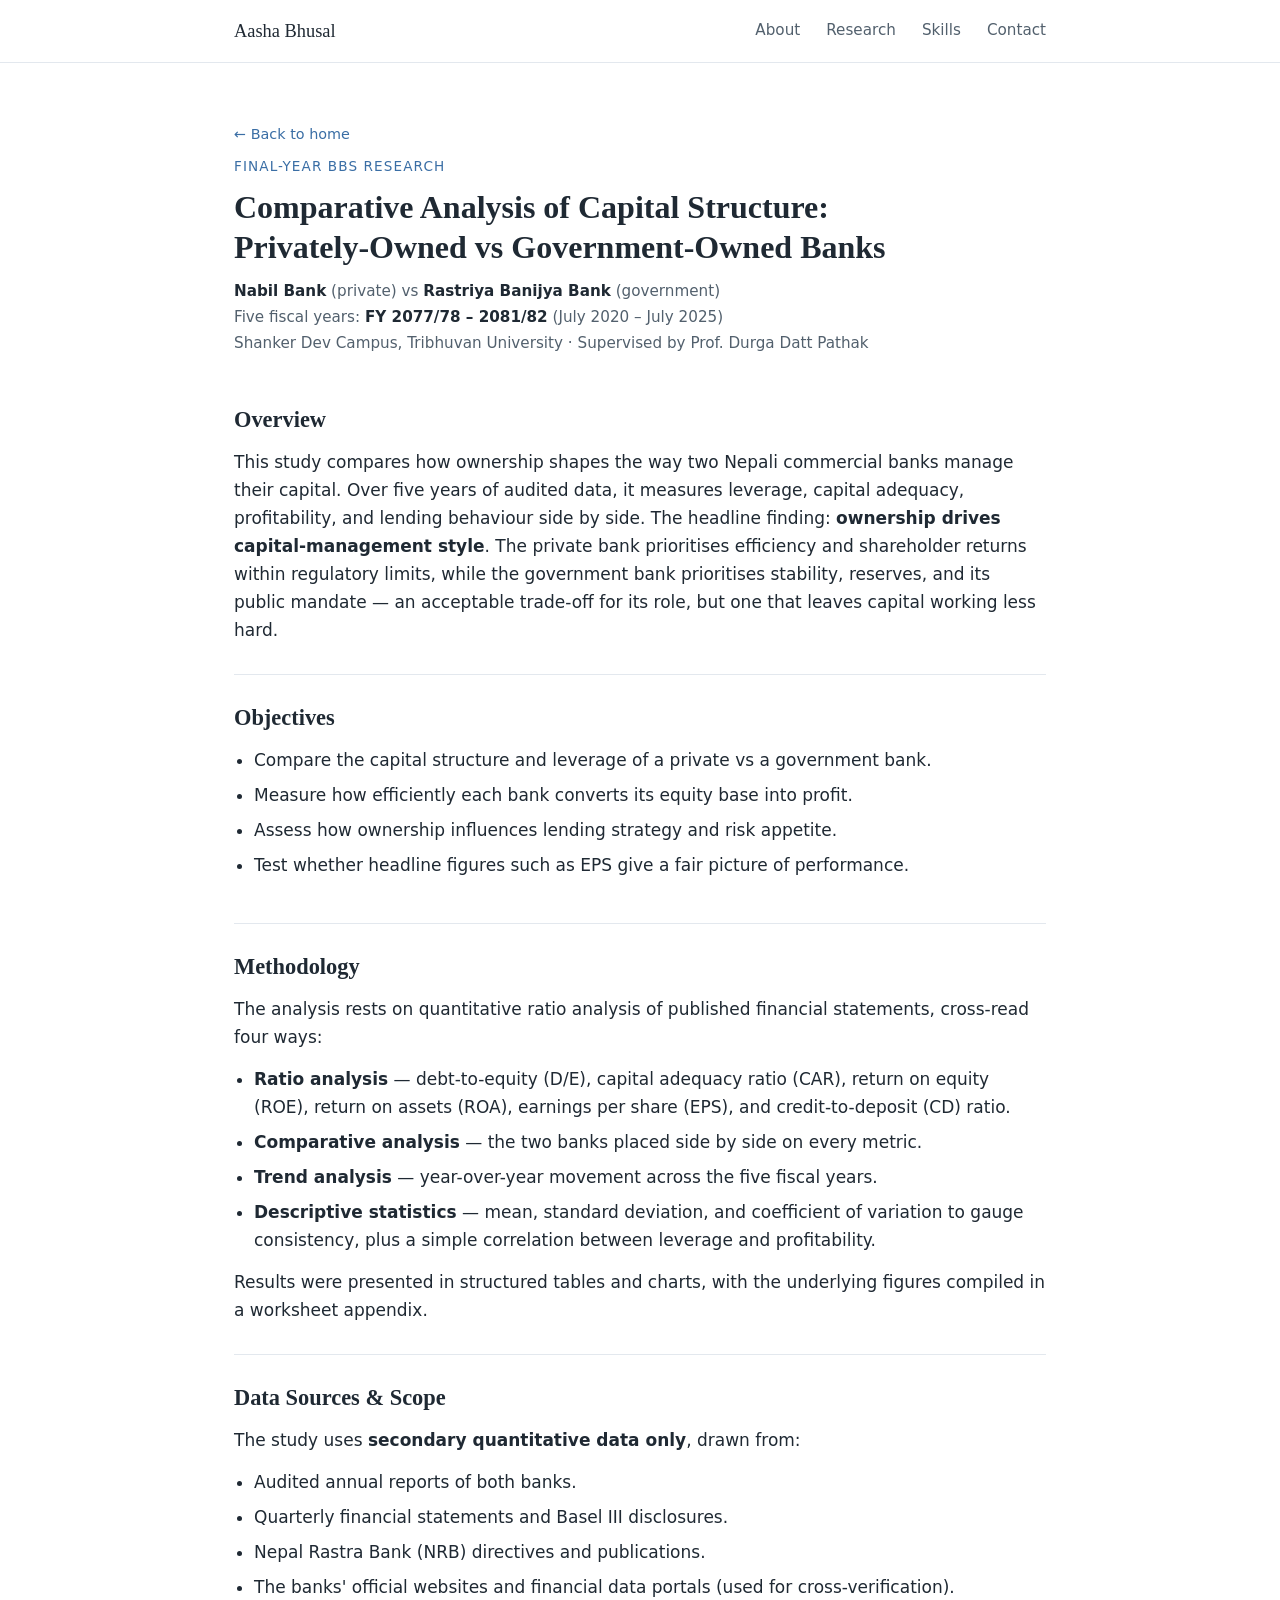
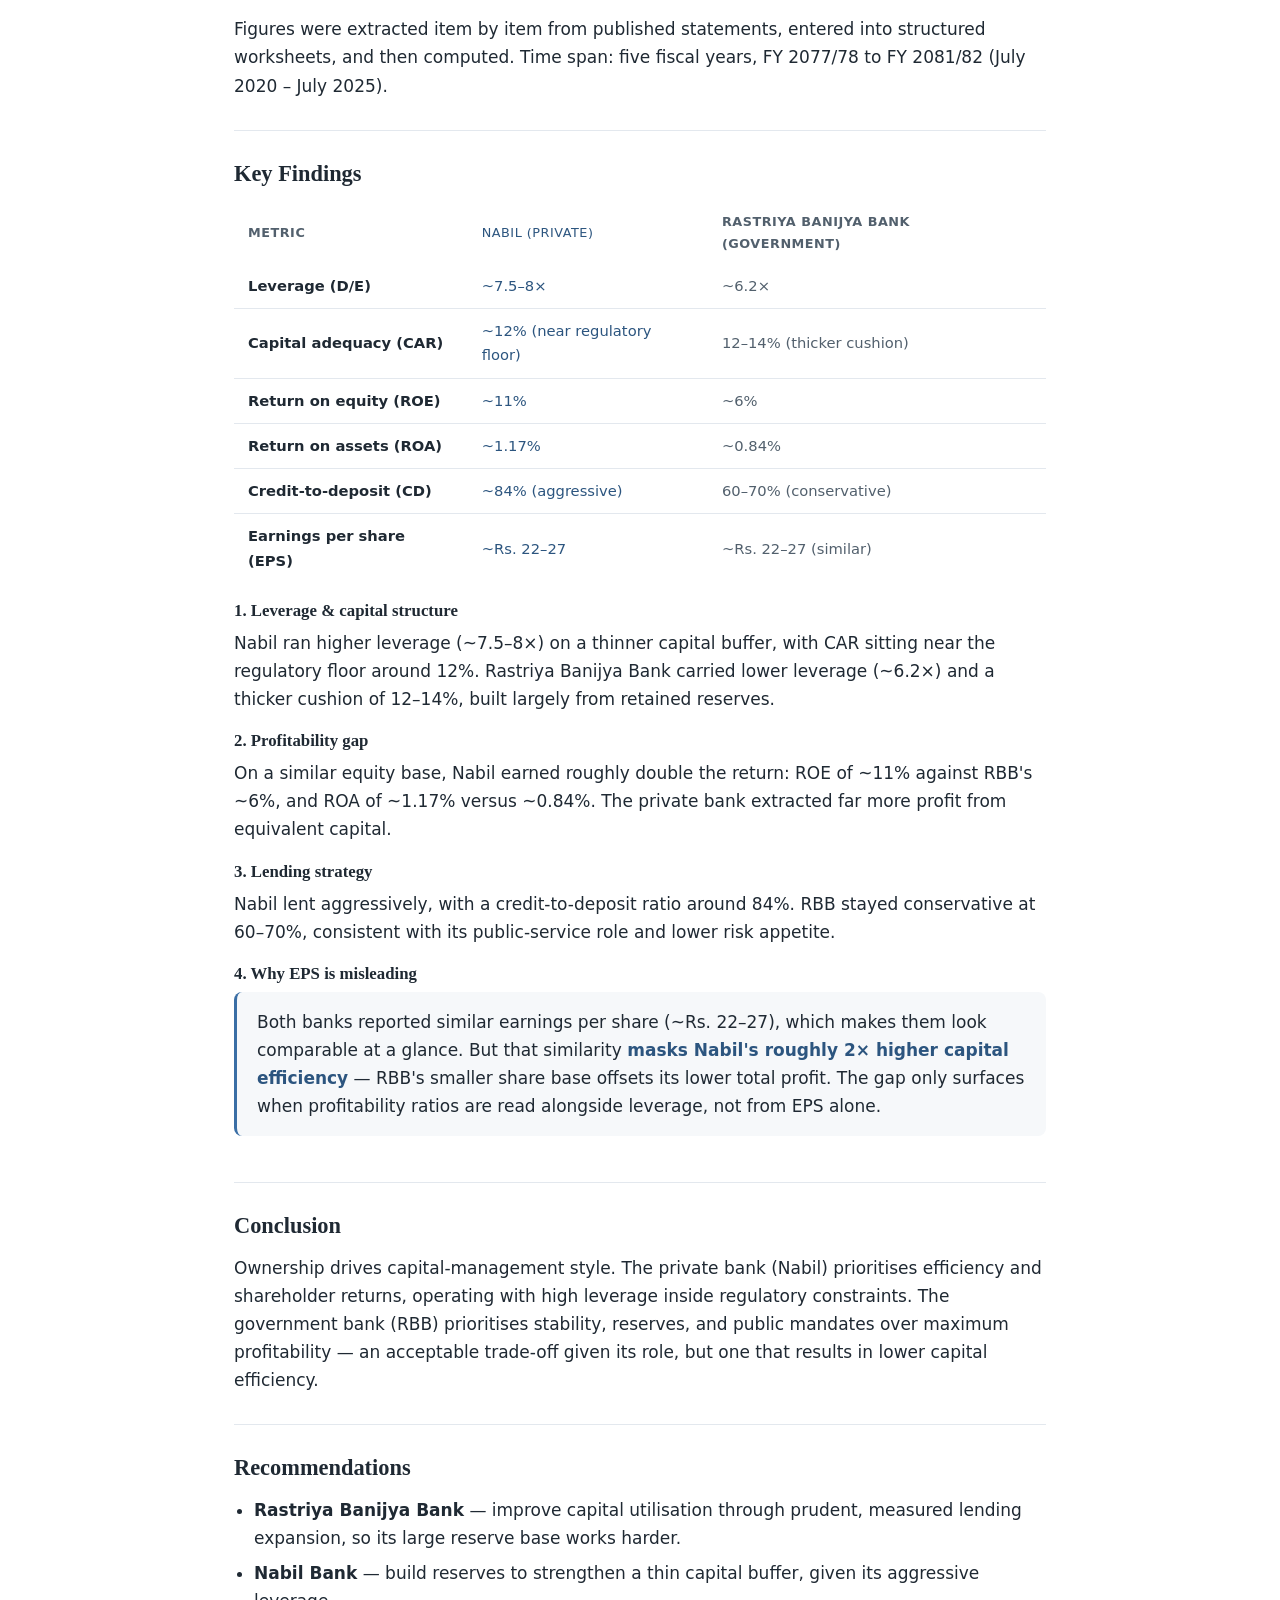
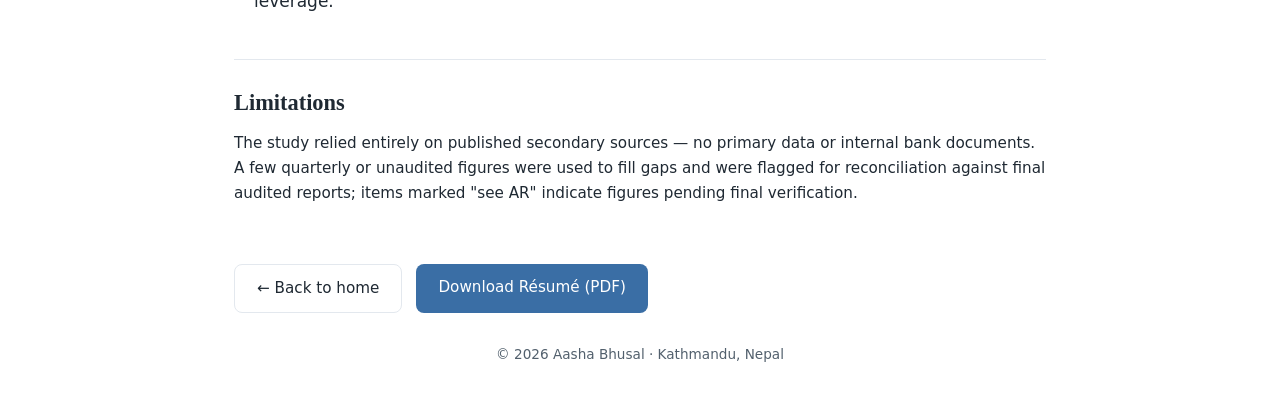
==== research.html @ 88dc03a6 "updated research" ====
<!DOCTYPE html>
<html lang="en">
<head>
  <meta charset="UTF-8">
  <meta name="viewport" content="width=device-width, initial-scale=1.0">
  <title>Capital Structure Study | Aasha Bhusal</title>
  <meta name="description" content="Comparative Analysis of Capital Structure: Nabil Bank vs Rastriya Banijya Bank. A five-year (FY 2077/78–2081/82) BBS research study by Aasha Bhusal.">
  <meta property="og:type" content="article">
  <meta property="og:title" content="Comparative Analysis of Capital Structure — Nabil vs Rastriya Banijya Bank">
  <meta property="og:description" content="A five-year comparative study of private vs government bank capital structures in Nepal. BBS research by Aasha Bhusal.">
  <link rel="icon" href="data:image/svg+xml,<svg xmlns='http://www.w3.org/2000/svg' viewBox='0 0 100 100'><text y='.9em' font-size='90'>📊</text></svg>">
  <link rel="stylesheet" href="style.css">
</head>
<body>

  <!-- ============ NAV ============ -->
  <header class="nav">
    <div class="container nav__inner">
      <a class="nav__brand" href="index.html">Aasha Bhusal</a>
      <nav class="nav__links">
        <a href="index.html#about">About</a>
        <a href="index.html#research">Research</a>
        <a href="index.html#skills">Skills</a>
        <a href="index.html#contact">Contact</a>
      </nav>
    </div>
  </header>

  <!-- ============ TITLE ============ -->
  <section class="report">
    <div class="container">
      <a class="back-link" href="index.html">← Back to home</a>
      <p class="report__eyebrow">Final-year BBS Research</p>
      <h1 class="report__title">Comparative Analysis of Capital Structure:<br>Privately-Owned vs Government-Owned Banks</h1>
      <p class="report__meta">
        <strong>Nabil Bank</strong> (private) vs <strong>Rastriya Banijya Bank</strong> (government)<br>
        Five fiscal years: <strong>FY 2077/78 – 2081/82</strong> (July 2020 – July 2025)<br>
        Shanker Dev Campus, Tribhuvan University · Supervised by Prof. Durga Datt Pathak
      </p>
    </div>
  </section>

  <div class="container">

    <!-- ABSTRACT -->
    <section class="report-section">
      <h2>Overview</h2>
      <p>
        This study compares how ownership shapes the way two Nepali commercial banks manage their capital.
        Over five years of audited data, it measures leverage, capital adequacy, profitability, and lending
        behaviour side by side. The headline finding: <strong>ownership drives capital-management style</strong>.
        The private bank prioritises efficiency and shareholder returns within regulatory limits, while the
        government bank prioritises stability, reserves, and its public mandate — an acceptable trade-off for
        its role, but one that leaves capital working less hard.
      </p>
    </section>

    <!-- OBJECTIVES -->
    <section class="report-section">
      <h2>Objectives</h2>
      <ul>
        <li>Compare the capital structure and leverage of a private vs a government bank.</li>
        <li>Measure how efficiently each bank converts its equity base into profit.</li>
        <li>Assess how ownership influences lending strategy and risk appetite.</li>
        <li>Test whether headline figures such as EPS give a fair picture of performance.</li>
      </ul>
    </section>

    <!-- METHODOLOGY -->
    <section class="report-section">
      <h2>Methodology</h2>
      <p>The analysis rests on quantitative ratio analysis of published financial statements, cross-read four ways:</p>
      <ul>
        <li><strong>Ratio analysis</strong> — debt-to-equity (D/E), capital adequacy ratio (CAR), return on equity
          (ROE), return on assets (ROA), earnings per share (EPS), and credit-to-deposit (CD) ratio.</li>
        <li><strong>Comparative analysis</strong> — the two banks placed side by side on every metric.</li>
        <li><strong>Trend analysis</strong> — year-over-year movement across the five fiscal years.</li>
        <li><strong>Descriptive statistics</strong> — mean, standard deviation, and coefficient of variation to
          gauge consistency, plus a simple correlation between leverage and profitability.</li>
      </ul>
      <p>Results were presented in structured tables and charts, with the underlying figures compiled in a worksheet appendix.</p>
    </section>

    <!-- DATA SOURCES -->
    <section class="report-section">
      <h2>Data Sources &amp; Scope</h2>
      <p>The study uses <strong>secondary quantitative data only</strong>, drawn from:</p>
      <ul>
        <li>Audited annual reports of both banks.</li>
        <li>Quarterly financial statements and Basel III disclosures.</li>
        <li>Nepal Rastra Bank (NRB) directives and publications.</li>
        <li>The banks' official websites and financial data portals (used for cross-verification).</li>
      </ul>
      <p>
        Figures were extracted item by item from published statements, entered into structured worksheets, and then
        computed. Time span: five fiscal years, FY 2077/78 to FY 2081/82 (July 2020 – July 2025).
      </p>
    </section>

    <!-- KEY FINDINGS -->
    <section class="report-section">
      <h2>Key Findings</h2>

      <div class="table-wrap">
        <table class="data-table">
          <thead>
            <tr>
              <th scope="col">Metric</th>
              <th scope="col" class="col-nabil">Nabil (private)</th>
              <th scope="col">Rastriya Banijya Bank (government)</th>
            </tr>
          </thead>
          <tbody>
            <tr><th scope="row">Leverage (D/E)</th><td class="col-nabil">~7.5–8×</td><td>~6.2×</td></tr>
            <tr><th scope="row">Capital adequacy (CAR)</th><td class="col-nabil">~12% (near regulatory floor)</td><td>12–14% (thicker cushion)</td></tr>
            <tr><th scope="row">Return on equity (ROE)</th><td class="col-nabil">~11%</td><td>~6%</td></tr>
            <tr><th scope="row">Return on assets (ROA)</th><td class="col-nabil">~1.17%</td><td>~0.84%</td></tr>
            <tr><th scope="row">Credit-to-deposit (CD)</th><td class="col-nabil">~84% (aggressive)</td><td>60–70% (conservative)</td></tr>
            <tr><th scope="row">Earnings per share (EPS)</th><td class="col-nabil">~Rs. 22–27</td><td>~Rs. 22–27 (similar)</td></tr>
          </tbody>
        </table>
      </div>

      <h3>1. Leverage &amp; capital structure</h3>
      <p>
        Nabil ran higher leverage (~7.5–8×) on a thinner capital buffer, with CAR sitting near the regulatory
        floor around 12%. Rastriya Banijya Bank carried lower leverage (~6.2×) and a thicker cushion of 12–14%,
        built largely from retained reserves.
      </p>

      <h3>2. Profitability gap</h3>
      <p>
        On a similar equity base, Nabil earned roughly double the return: ROE of ~11% against RBB's ~6%, and ROA
        of ~1.17% versus ~0.84%. The private bank extracted far more profit from equivalent capital.
      </p>

      <h3>3. Lending strategy</h3>
      <p>
        Nabil lent aggressively, with a credit-to-deposit ratio around 84%. RBB stayed conservative at 60–70%,
        consistent with its public-service role and lower risk appetite.
      </p>

      <h3>4. Why EPS is misleading</h3>
      <div class="callout">
        <p>
          Both banks reported similar earnings per share (~Rs. 22–27), which makes them look comparable at a glance.
          But that similarity <strong>masks Nabil's roughly 2× higher capital efficiency</strong> — RBB's smaller
          share base offsets its lower total profit. The gap only surfaces when profitability ratios are read
          alongside leverage, not from EPS alone.
        </p>
      </div>
    </section>

    <!-- CONCLUSION -->
    <section class="report-section">
      <h2>Conclusion</h2>
      <p>
        Ownership drives capital-management style. The private bank (Nabil) prioritises efficiency and shareholder
        returns, operating with high leverage inside regulatory constraints. The government bank (RBB) prioritises
        stability, reserves, and public mandates over maximum profitability — an acceptable trade-off given its role,
        but one that results in lower capital efficiency.
      </p>
    </section>

    <!-- RECOMMENDATIONS -->
    <section class="report-section">
      <h2>Recommendations</h2>
      <ul>
        <li><strong>Rastriya Banijya Bank</strong> — improve capital utilisation through prudent, measured lending
          expansion, so its large reserve base works harder.</li>
        <li><strong>Nabil Bank</strong> — build reserves to strengthen a thin capital buffer, given its aggressive leverage.</li>
      </ul>
    </section>

    <!-- LIMITATIONS -->
    <section class="report-section">
      <h2>Limitations</h2>
      <p class="limitations">
        The study relied entirely on published secondary sources — no primary data or internal bank documents.
        A few quarterly or unaudited figures were used to fill gaps and were flagged for reconciliation against
        final audited reports; items marked "see AR" indicate figures pending final verification.
      </p>
    </section>

    <p class="research__more">
      <a class="btn btn--ghost" href="index.html">← Back to home</a>
      <a class="btn btn--primary" href="resume.pdf">Download Résumé (PDF)</a>
    </p>

  </div>

  <footer class="footer">
    <div class="container">
      <p>© <span id="year"></span> Aasha Bhusal · Kathmandu, Nepal</p>
    </div>
  </footer>

  <script>document.getElementById('year').textContent = new Date().getFullYear();</script>
</body>
</html>
---- style.css ----
/* Aasha Bhusal — personal site
   Palette: slate + soft blue · Type: serif headings, sans body · Light, minimal, responsive. */

:root {
  --bg:        #ffffff;
  --bg-alt:    #f6f8fa;
  --ink:       #1f2933;
  --muted:     #52606d;
  --line:      #e3e8ee;
  --accent:    #3a6ea5;
  --accent-dk: #2c557f;
  --serif: Georgia, "Times New Roman", serif;
  --sans:  system-ui, -apple-system, "Segoe UI", Roboto, Helvetica, Arial, sans-serif;
  --maxw: 860px;
}

* { box-sizing: border-box; margin: 0; padding: 0; }

html { scroll-behavior: smooth; }

body {
  font-family: var(--sans);
  color: var(--ink);
  background: var(--bg);
  line-height: 1.65;
  font-size: 17px;
  -webkit-font-smoothing: antialiased;
}

.container { width: 100%; max-width: var(--maxw); margin: 0 auto; padding: 0 24px; }

h1, h2, h3 { font-family: var(--serif); font-weight: 600; line-height: 1.2; }

a { color: var(--accent); text-decoration: none; }
a:hover { color: var(--accent-dk); text-decoration: underline; }

/* ---------- NAV ---------- */
.nav {
  position: sticky; top: 0; z-index: 10;
  background: rgba(255,255,255,0.9);
  backdrop-filter: saturate(180%) blur(8px);
  border-bottom: 1px solid var(--line);
}
.nav__inner { display: flex; align-items: center; justify-content: space-between; height: 62px; }
.nav__brand { font-family: var(--serif); font-size: 1.15rem; color: var(--ink); }
.nav__brand:hover { text-decoration: none; color: var(--accent); }
.nav__links { display: flex; gap: 26px; }
.nav__links a { color: var(--muted); font-size: 0.95rem; }
.nav__links a:hover { color: var(--accent); text-decoration: none; }

/* ---------- HERO ---------- */
.hero { padding: 72px 0 60px; border-bottom: 1px solid var(--line); }
.hero__inner { display: flex; align-items: center; gap: 42px; }
.hero__photo {
  width: 150px; height: 150px; border-radius: 50%;
  object-fit: cover; flex-shrink: 0;
  border: 4px solid var(--bg); box-shadow: 0 4px 22px rgba(31,41,51,0.12);
}
.hero__eyebrow { color: var(--accent); font-size: 0.85rem; letter-spacing: 0.08em; text-transform: uppercase; margin-bottom: 8px; }
.hero__name { font-size: 2.6rem; margin-bottom: 8px; }
.hero__tagline { font-size: 1.1rem; color: var(--muted); margin-bottom: 14px; }
.hero__intro { max-width: 46ch; color: var(--ink); margin-bottom: 24px; }
.hero__actions { display: flex; gap: 14px; flex-wrap: wrap; }

/* ---------- BUTTONS ---------- */
.btn {
  display: inline-block; padding: 11px 22px; border-radius: 8px;
  font-size: 0.95rem; font-weight: 500; transition: all 0.15s ease;
}
.btn:hover { text-decoration: none; }
.btn--primary { background: var(--accent); color: #fff; }
.btn--primary:hover { background: var(--accent-dk); color: #fff; }
.btn--ghost { border: 1px solid var(--line); color: var(--ink); }
.btn--ghost:hover { border-color: var(--accent); color: var(--accent); }

/* ---------- SECTIONS ---------- */
.section { padding: 60px 0; }
.section--alt { background: var(--bg-alt); border-top: 1px solid var(--line); border-bottom: 1px solid var(--line); }
.section__title { font-size: 1.7rem; margin-bottom: 24px; position: relative; padding-bottom: 10px; }
.section__title::after { content: ""; position: absolute; left: 0; bottom: 0; width: 44px; height: 3px; background: var(--accent); border-radius: 2px; }

.prose p { margin-bottom: 16px; color: var(--ink); }
.prose p:last-child { margin-bottom: 0; }

/* ---------- RESEARCH ---------- */
.research__title { font-family: var(--serif); font-size: 1.25rem; color: var(--ink); margin-bottom: 6px; }
.research__sub { color: var(--muted); font-size: 0.95rem; margin-bottom: 28px; }
.stats { display: flex; gap: 18px; flex-wrap: wrap; margin-bottom: 30px; }
.stat {
  flex: 1 1 180px; background: var(--bg); border: 1px solid var(--line);
  border-radius: 12px; padding: 22px 20px; text-align: center;
}
.stat__num { display: block; font-family: var(--serif); font-size: 2.2rem; color: var(--accent); line-height: 1; margin-bottom: 10px; }
.stat__label { display: block; font-size: 0.85rem; color: var(--muted); line-height: 1.4; }

.research__more { margin-top: 28px; display: flex; gap: 14px; flex-wrap: wrap; }

/* ---------- RESEARCH DETAIL PAGE ---------- */
.report { padding: 56px 0 20px; }
.report__eyebrow { color: var(--accent); font-size: 0.85rem; letter-spacing: 0.08em; text-transform: uppercase; margin-bottom: 10px; }
.report__title { font-family: var(--serif); font-size: 2rem; line-height: 1.25; margin-bottom: 12px; }
.report__meta { color: var(--muted); font-size: 0.95rem; line-height: 1.7; }
.report__meta strong { color: var(--ink); font-weight: 600; }

.back-link { display: inline-block; margin-bottom: 8px; font-size: 0.9rem; }

.report-section { padding: 30px 0; border-top: 1px solid var(--line); }
.report-section:first-of-type { border-top: none; }
.report-section h2 { font-size: 1.4rem; margin-bottom: 14px; }
.report-section h3 { font-size: 1.05rem; margin: 18px 0 8px; color: var(--ink); }
.report-section p { color: var(--ink); margin-bottom: 14px; }
.report-section p:last-child { margin-bottom: 0; }
.report-section ul { margin: 0 0 14px 20px; }
.report-section li { margin-bottom: 7px; }

/* comparison table */
.table-wrap { overflow-x: auto; margin: 6px 0 18px; }
.data-table { width: 100%; border-collapse: collapse; font-size: 0.92rem; min-width: 480px; }
.data-table th, .data-table td { padding: 10px 14px; text-align: left; border-bottom: 1px solid var(--line); }
.data-table thead th { font-family: var(--sans); font-size: 0.8rem; text-transform: uppercase; letter-spacing: 0.04em; color: var(--muted); font-weight: 600; }
.data-table tbody th { font-weight: 600; color: var(--ink); }
.data-table td { color: var(--muted); }
.data-table tr:last-child td, .data-table tr:last-child th { border-bottom: none; }
.data-table .col-nabil { color: var(--accent-dk); font-weight: 500; }

/* callout */
.callout { background: var(--bg-alt); border-left: 3px solid var(--accent); border-radius: 8px; padding: 16px 20px; margin: 4px 0 16px; }
.callout p { margin: 0; color: var(--ink); }
.callout strong { color: var(--accent-dk); }

.limitations { color: var(--muted); font-size: 0.95rem; }

/* ---------- SKILLS ---------- */
.skills { display: grid; grid-template-columns: repeat(2, 1fr); gap: 32px 40px; }
.skills__group h3 { font-size: 1.05rem; margin-bottom: 12px; color: var(--ink); }
.chips { list-style: none; display: flex; flex-wrap: wrap; gap: 9px; }
.chips li {
  background: var(--bg-alt); border: 1px solid var(--line);
  color: var(--muted); font-size: 0.88rem; padding: 6px 13px; border-radius: 20px;
}
.section--alt .chips li { background: var(--bg); }

/* ---------- CONTACT ---------- */
.contact__lead { color: var(--muted); margin-bottom: 22px; }
.contact__list { list-style: none; margin-bottom: 26px; }
.contact__list li { display: flex; gap: 16px; padding: 9px 0; border-bottom: 1px solid var(--line); font-size: 0.98rem; }
.contact__list li span:first-child { width: 90px; color: var(--muted); flex-shrink: 0; }

/* ---------- FOOTER ---------- */
.footer { padding: 30px 0; text-align: center; color: var(--muted); font-size: 0.85rem; }

/* ---------- RESPONSIVE ---------- */
@media (max-width: 620px) {
  body { font-size: 16px; }
  .nav__links { gap: 16px; }
  .nav__links a { font-size: 0.85rem; }
  .nav__brand { font-size: 1rem; }
  .hero { padding: 48px 0 40px; }
  .hero__inner { flex-direction: column; text-align: center; gap: 24px; }
  .hero__intro { margin-left: auto; margin-right: auto; }
  .hero__actions { justify-content: center; }
  .hero__name { font-size: 2.1rem; }
  .skills { grid-template-columns: 1fr; gap: 26px; }
  .chips { justify-content: flex-start; }
  .contact__list li { flex-direction: column; gap: 2px; }
  .contact__list li span:first-child { width: auto; }
}

@media (max-width: 380px) {
  .nav__links { display: none; }  /* keep tiny screens clean; brand still links home */
}
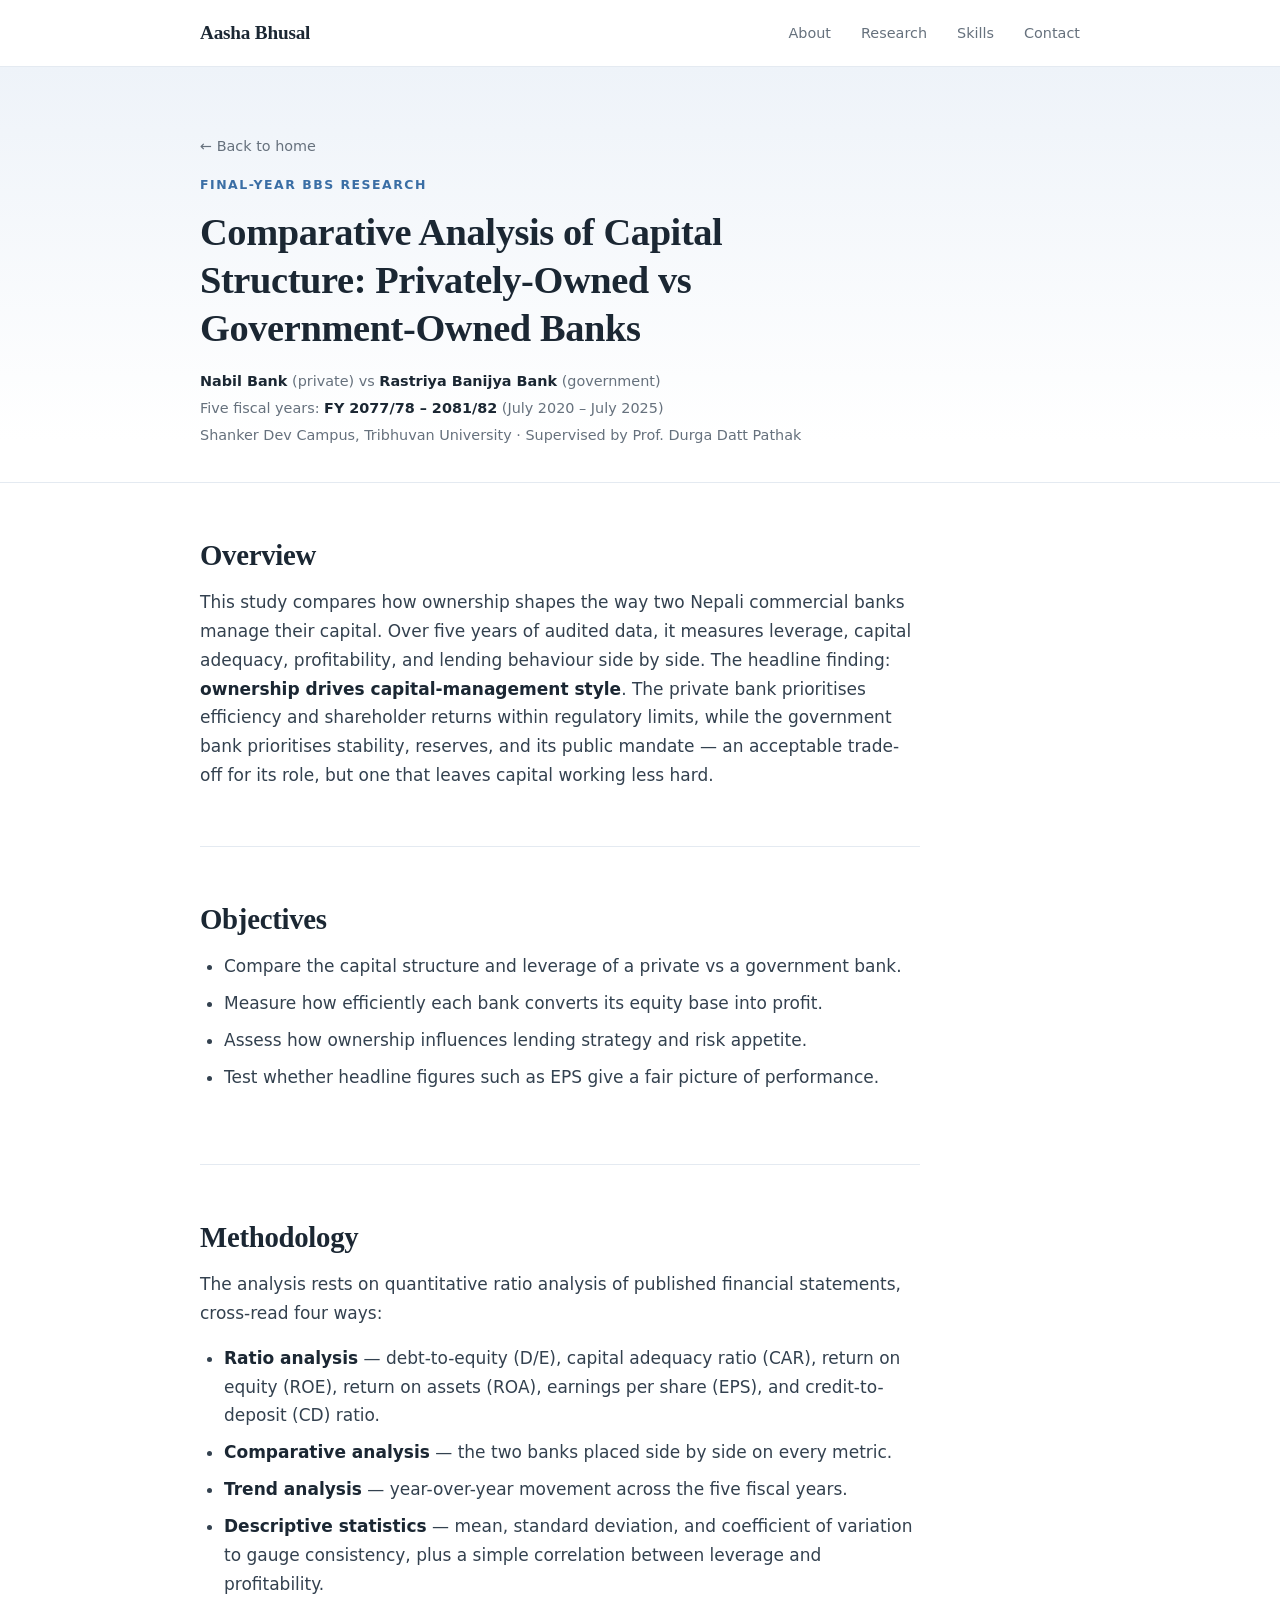
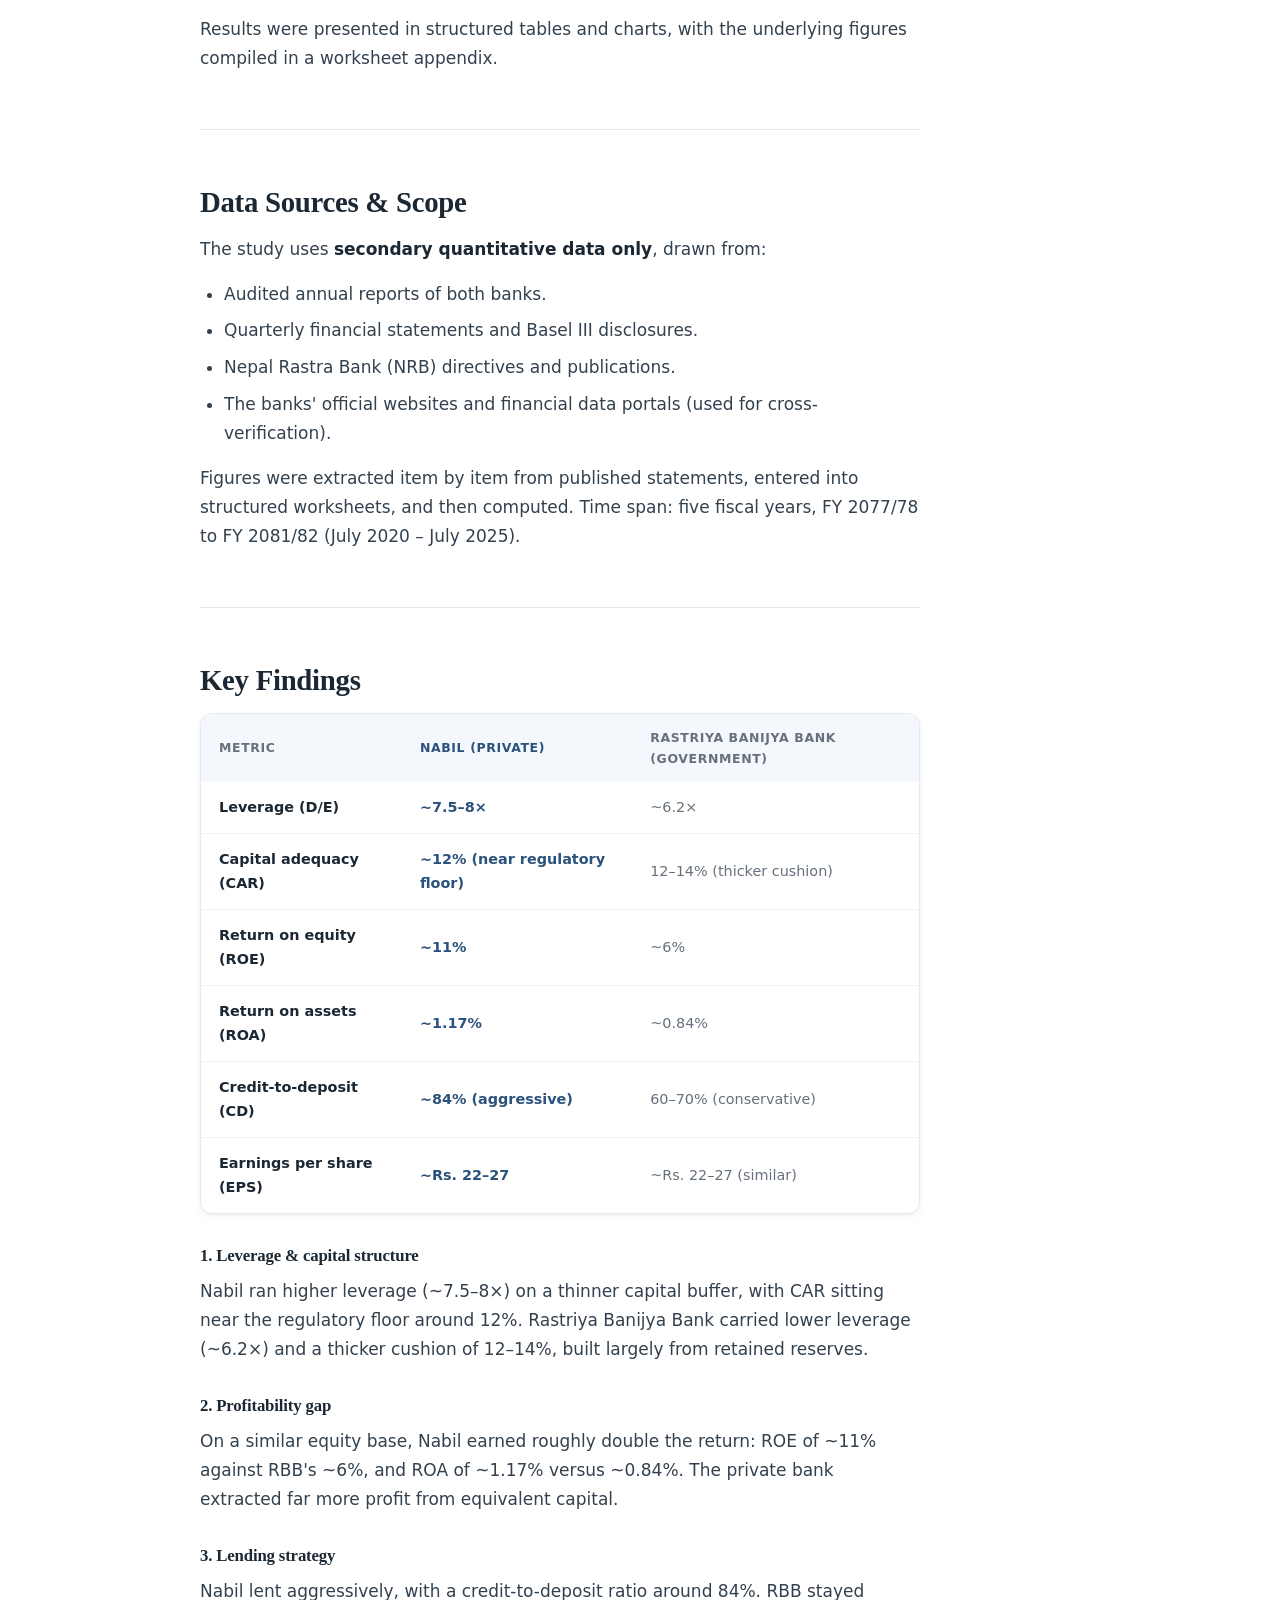
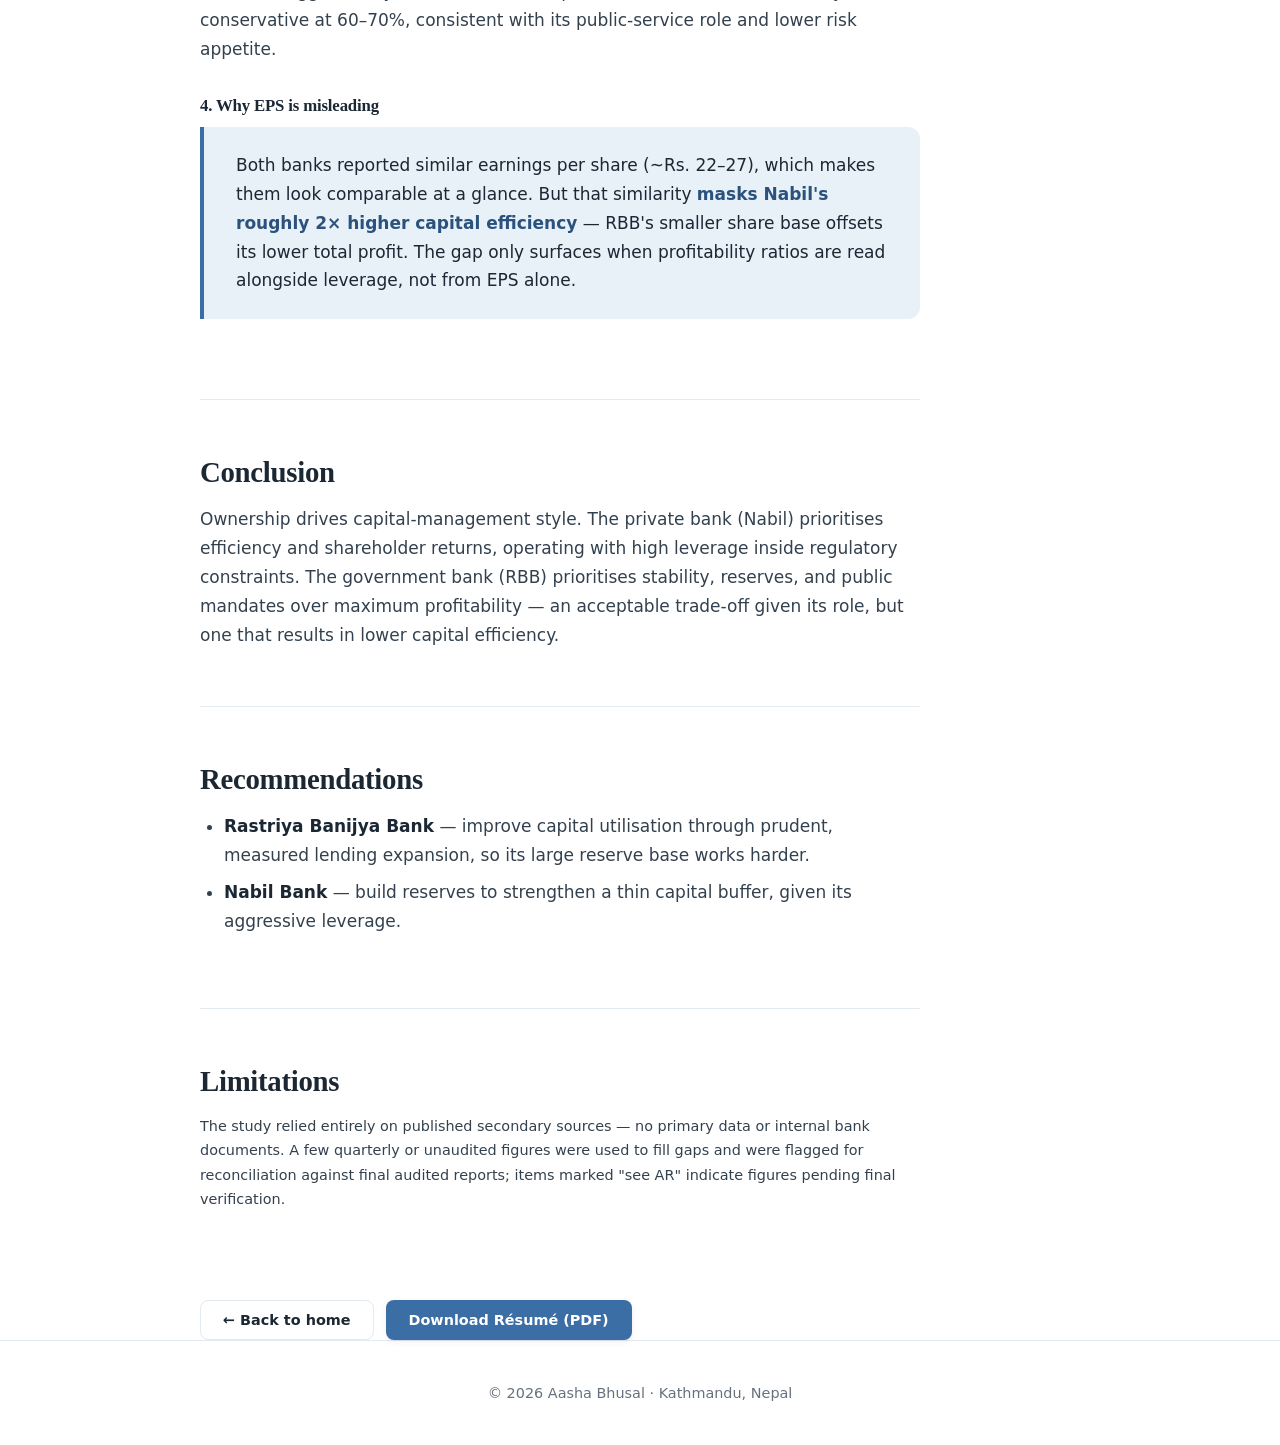
==== commit f5435b93: "updated ui" ====
--- a/research.html
+++ b/research.html
@@ -16,7 +16,7 @@
   <!-- ============ NAV ============ -->
   <header class="nav">
     <div class="container nav__inner">
-      <a class="nav__brand" href="index.html">Aasha Bhusal</a>
+      <a class="nav__brand" href="index.html">Aasha&nbsp;Bhusal</a>
       <nav class="nav__links">
         <a href="index.html#about">About</a>
         <a href="index.html#research">Research</a>
@@ -31,7 +31,7 @@
     <div class="container">
       <a class="back-link" href="index.html">← Back to home</a>
       <p class="report__eyebrow">Final-year BBS Research</p>
-      <h1 class="report__title">Comparative Analysis of Capital Structure:<br>Privately-Owned vs Government-Owned Banks</h1>
+      <h1 class="report__title">Comparative Analysis of Capital Structure: Privately-Owned vs Government-Owned Banks</h1>
       <p class="report__meta">
         <strong>Nabil Bank</strong> (private) vs <strong>Rastriya Banijya Bank</strong> (government)<br>
         Five fiscal years: <strong>FY 2077/78 – 2081/82</strong> (July 2020 – July 2025)<br>
--- a/style.css
+++ b/style.css
@@ -1,171 +1,293 @@
 /* Aasha Bhusal — personal site
-   Palette: slate + soft blue · Type: serif headings, sans body · Light, minimal, responsive. */
-
+   Theme: clean · calm · trustworthy — slate ink + soft banking blue.
+   System: design tokens, a consistent spacing/type scale, generous rhythm. */
+
+/* ============================================================
+   1. TOKENS
+   ============================================================ */
 :root {
-  --bg:        #ffffff;
-  --bg-alt:    #f6f8fa;
-  --ink:       #1f2933;
-  --muted:     #52606d;
-  --line:      #e3e8ee;
-  --accent:    #3a6ea5;
-  --accent-dk: #2c557f;
-  --serif: Georgia, "Times New Roman", serif;
+  /* color */
+  --bg:          #ffffff;
+  --bg-alt:      #f4f7fb;   /* section band */
+  --bg-tint:     #eef3f9;   /* hero wash */
+  --ink:         #1b2733;   /* headings / strong text */
+  --body:        #33414f;   /* body copy */
+  --muted:       #66717d;   /* secondary text */
+  --line:        #e4eaf1;   /* hairlines */
+  --line-soft:   #eef2f7;
+  --accent:      #3a6ea5;
+  --accent-dk:   #2b527c;
+  --accent-soft: #e8f0f8;   /* tint chips / callouts */
+
+  /* type */
+  --serif: "Iowan Old Style", "Palatino Linotype", Georgia, "Times New Roman", serif;
   --sans:  system-ui, -apple-system, "Segoe UI", Roboto, Helvetica, Arial, sans-serif;
-  --maxw: 860px;
-}
-
+
+  /* fluid type scale */
+  --fs-hero:  clamp(2.4rem, 1.6rem + 3.4vw, 3.4rem);
+  --fs-h1:    clamp(1.9rem, 1.5rem + 1.6vw, 2.4rem);
+  --fs-h2:    clamp(1.45rem, 1.25rem + 0.9vw, 1.8rem);
+  --fs-h3:    1.05rem;
+  --fs-body:  1.0625rem;   /* 17px */
+  --fs-sm:    0.9rem;
+  --fs-xs:    0.78rem;
+
+  /* spacing scale (4px base) */
+  --s-1: 0.25rem;  --s-2: 0.5rem;  --s-3: 0.75rem; --s-4: 1rem;
+  --s-5: 1.5rem;   --s-6: 2rem;    --s-7: 2.5rem;  --s-8: 3.5rem;
+  --s-9: 5rem;     --s-10: 6.5rem;
+
+  /* layout */
+  --maxw:    960px;
+  --measure: 64ch;   /* readable line length for prose */
+
+  /* radius + elevation */
+  --r-sm: 8px; --r-md: 12px; --r-lg: 18px; --r-pill: 999px;
+  --shadow-sm: 0 1px 2px rgba(27,39,51,.05), 0 2px 8px rgba(27,39,51,.05);
+  --shadow-md: 0 4px 14px rgba(27,39,51,.07), 0 12px 34px rgba(27,39,51,.06);
+  --ring: 0 0 0 3px rgba(58,110,165,.28);
+}
+
+/* ============================================================
+   2. BASE
+   ============================================================ */
 * { box-sizing: border-box; margin: 0; padding: 0; }
-
-html { scroll-behavior: smooth; }
+html { scroll-behavior: smooth; -webkit-text-size-adjust: 100%; }
 
 body {
   font-family: var(--sans);
-  color: var(--ink);
+  font-size: var(--fs-body);
+  line-height: 1.7;
+  color: var(--body);
   background: var(--bg);
-  line-height: 1.65;
-  font-size: 17px;
   -webkit-font-smoothing: antialiased;
-}
-
-.container { width: 100%; max-width: var(--maxw); margin: 0 auto; padding: 0 24px; }
-
-h1, h2, h3 { font-family: var(--serif); font-weight: 600; line-height: 1.2; }
-
-a { color: var(--accent); text-decoration: none; }
-a:hover { color: var(--accent-dk); text-decoration: underline; }
-
-/* ---------- NAV ---------- */
+  text-rendering: optimizeLegibility;
+}
+
+h1, h2, h3 { font-family: var(--serif); font-weight: 600; line-height: 1.15; color: var(--ink); letter-spacing: -0.01em; }
+
+a { color: var(--accent); text-decoration: none; transition: color .15s ease; }
+a:hover { color: var(--accent-dk); }
+:focus-visible { outline: none; box-shadow: var(--ring); border-radius: 6px; }
+img { max-width: 100%; display: block; }
+strong { color: var(--ink); font-weight: 600; }
+
+.container { width: 100%; max-width: var(--maxw); margin-inline: auto; padding-inline: clamp(20px, 5vw, 40px); }
+
+/* shared prose block — capped measure for readability */
+.prose { max-width: var(--measure); }
+.prose p { margin-bottom: var(--s-4); color: var(--body); }
+.prose p:last-child { margin-bottom: 0; }
+
+/* ============================================================
+   3. NAV
+   ============================================================ */
 .nav {
-  position: sticky; top: 0; z-index: 10;
-  background: rgba(255,255,255,0.9);
-  backdrop-filter: saturate(180%) blur(8px);
+  position: sticky; top: 0; z-index: 20;
+  background: rgba(255,255,255,.82);
+  backdrop-filter: saturate(180%) blur(10px);
+  -webkit-backdrop-filter: saturate(180%) blur(10px);
   border-bottom: 1px solid var(--line);
 }
-.nav__inner { display: flex; align-items: center; justify-content: space-between; height: 62px; }
-.nav__brand { font-family: var(--serif); font-size: 1.15rem; color: var(--ink); }
-.nav__brand:hover { text-decoration: none; color: var(--accent); }
-.nav__links { display: flex; gap: 26px; }
-.nav__links a { color: var(--muted); font-size: 0.95rem; }
-.nav__links a:hover { color: var(--accent); text-decoration: none; }
-
-/* ---------- HERO ---------- */
-.hero { padding: 72px 0 60px; border-bottom: 1px solid var(--line); }
-.hero__inner { display: flex; align-items: center; gap: 42px; }
+.nav__inner { display: flex; align-items: center; justify-content: space-between; height: 66px; }
+.nav__brand { font-family: var(--serif); font-size: 1.2rem; font-weight: 600; color: var(--ink); letter-spacing: -0.01em; }
+.nav__brand:hover { color: var(--accent); }
+.nav__links { display: flex; gap: clamp(16px, 3vw, 30px); }
+.nav__links a { color: var(--muted); font-size: var(--fs-sm); font-weight: 500; position: relative; padding: 4px 0; }
+.nav__links a::after {
+  content: ""; position: absolute; left: 0; right: 0; bottom: -2px; height: 2px;
+  background: var(--accent); border-radius: 2px; transform: scaleX(0); transform-origin: left;
+  transition: transform .2s ease;
+}
+.nav__links a:hover { color: var(--accent); }
+.nav__links a:hover::after { transform: scaleX(1); }
+
+/* ============================================================
+   4. HERO
+   ============================================================ */
+.hero {
+  padding: clamp(3.5rem, 2rem + 6vw, 6rem) 0 clamp(3rem, 2rem + 4vw, 5rem);
+  background:
+    radial-gradient(1200px 400px at 80% -8%, var(--bg-tint), transparent 60%),
+    linear-gradient(180deg, var(--bg-tint) 0%, var(--bg) 78%);
+  border-bottom: 1px solid var(--line);
+}
+.hero__inner { display: flex; align-items: center; gap: clamp(28px, 5vw, 56px); }
 .hero__photo {
-  width: 150px; height: 150px; border-radius: 50%;
+  width: clamp(132px, 20vw, 172px); aspect-ratio: 1; border-radius: 50%;
   object-fit: cover; flex-shrink: 0;
-  border: 4px solid var(--bg); box-shadow: 0 4px 22px rgba(31,41,51,0.12);
-}
-.hero__eyebrow { color: var(--accent); font-size: 0.85rem; letter-spacing: 0.08em; text-transform: uppercase; margin-bottom: 8px; }
-.hero__name { font-size: 2.6rem; margin-bottom: 8px; }
-.hero__tagline { font-size: 1.1rem; color: var(--muted); margin-bottom: 14px; }
-.hero__intro { max-width: 46ch; color: var(--ink); margin-bottom: 24px; }
-.hero__actions { display: flex; gap: 14px; flex-wrap: wrap; }
-
-/* ---------- BUTTONS ---------- */
+  border: 5px solid #fff; box-shadow: var(--shadow-md);
+}
+.hero__badge {
+  display: inline-flex; align-items: center; gap: 8px;
+  font-size: var(--fs-xs); font-weight: 600; letter-spacing: .04em; text-transform: uppercase;
+  color: var(--accent-dk); background: var(--accent-soft);
+  padding: 6px 13px; border-radius: var(--r-pill); margin-bottom: var(--s-4);
+}
+.hero__badge::before { content: ""; width: 7px; height: 7px; border-radius: 50%; background: #2f9e6f; box-shadow: 0 0 0 3px rgba(47,158,111,.2); }
+.hero__name { font-size: var(--fs-hero); margin-bottom: var(--s-3); }
+.hero__tagline { font-size: clamp(1.05rem, 1rem + .4vw, 1.2rem); color: var(--muted); margin-bottom: var(--s-4); font-weight: 500; }
+.hero__intro { max-width: 48ch; color: var(--body); margin-bottom: var(--s-6); }
+.hero__actions { display: flex; gap: var(--s-3); flex-wrap: wrap; }
+
+/* ============================================================
+   5. BUTTONS
+   ============================================================ */
 .btn {
-  display: inline-block; padding: 11px 22px; border-radius: 8px;
-  font-size: 0.95rem; font-weight: 500; transition: all 0.15s ease;
-}
-.btn:hover { text-decoration: none; }
-.btn--primary { background: var(--accent); color: #fff; }
-.btn--primary:hover { background: var(--accent-dk); color: #fff; }
-.btn--ghost { border: 1px solid var(--line); color: var(--ink); }
+  display: inline-flex; align-items: center; gap: 8px;
+  padding: 12px 22px; border-radius: var(--r-sm);
+  font-size: var(--fs-sm); font-weight: 600; line-height: 1;
+  border: 1px solid transparent; cursor: pointer;
+  transition: transform .12s ease, background .15s ease, box-shadow .15s ease, border-color .15s ease;
+}
+.btn:hover { transform: translateY(-1px); }
+.btn:active { transform: translateY(0); }
+.btn--primary { background: var(--accent); color: #fff; box-shadow: var(--shadow-sm); }
+.btn--primary:hover { background: var(--accent-dk); color: #fff; box-shadow: var(--shadow-md); }
+.btn--ghost { border-color: var(--line); color: var(--ink); background: #fff; }
 .btn--ghost:hover { border-color: var(--accent); color: var(--accent); }
 
-/* ---------- SECTIONS ---------- */
-.section { padding: 60px 0; }
+/* ============================================================
+   6. SECTIONS
+   ============================================================ */
+.section { padding: clamp(3.5rem, 2rem + 5vw, 6rem) 0; }
 .section--alt { background: var(--bg-alt); border-top: 1px solid var(--line); border-bottom: 1px solid var(--line); }
-.section__title { font-size: 1.7rem; margin-bottom: 24px; position: relative; padding-bottom: 10px; }
-.section__title::after { content: ""; position: absolute; left: 0; bottom: 0; width: 44px; height: 3px; background: var(--accent); border-radius: 2px; }
-
-.prose p { margin-bottom: 16px; color: var(--ink); }
-.prose p:last-child { margin-bottom: 0; }
-
-/* ---------- RESEARCH ---------- */
-.research__title { font-family: var(--serif); font-size: 1.25rem; color: var(--ink); margin-bottom: 6px; }
-.research__sub { color: var(--muted); font-size: 0.95rem; margin-bottom: 28px; }
-.stats { display: flex; gap: 18px; flex-wrap: wrap; margin-bottom: 30px; }
+
+.section__head { margin-bottom: var(--s-7); }
+.section__kicker {
+  font-size: var(--fs-xs); font-weight: 700; letter-spacing: .12em; text-transform: uppercase;
+  color: var(--accent); margin-bottom: var(--s-2);
+}
+.section__title { font-size: var(--fs-h2); }
+.section__title--line { position: relative; padding-bottom: var(--s-3); }
+.section__title--line::after {
+  content: ""; position: absolute; left: 0; bottom: 0; width: 48px; height: 3px;
+  background: var(--accent); border-radius: 2px;
+}
+
+/* ============================================================
+   7. RESEARCH (home teaser)
+   ============================================================ */
+.research__title { font-family: var(--serif); font-size: 1.3rem; color: var(--ink); margin-bottom: var(--s-2); line-height: 1.3; }
+.research__sub { color: var(--muted); font-size: var(--fs-sm); margin-bottom: var(--s-6); }
+
+.stats { display: grid; grid-template-columns: repeat(3, 1fr); gap: var(--s-4); margin-bottom: var(--s-7); }
 .stat {
-  flex: 1 1 180px; background: var(--bg); border: 1px solid var(--line);
-  border-radius: 12px; padding: 22px 20px; text-align: center;
-}
-.stat__num { display: block; font-family: var(--serif); font-size: 2.2rem; color: var(--accent); line-height: 1; margin-bottom: 10px; }
-.stat__label { display: block; font-size: 0.85rem; color: var(--muted); line-height: 1.4; }
-
-.research__more { margin-top: 28px; display: flex; gap: 14px; flex-wrap: wrap; }
-
-/* ---------- RESEARCH DETAIL PAGE ---------- */
-.report { padding: 56px 0 20px; }
-.report__eyebrow { color: var(--accent); font-size: 0.85rem; letter-spacing: 0.08em; text-transform: uppercase; margin-bottom: 10px; }
-.report__title { font-family: var(--serif); font-size: 2rem; line-height: 1.25; margin-bottom: 12px; }
-.report__meta { color: var(--muted); font-size: 0.95rem; line-height: 1.7; }
+  background: #fff; border: 1px solid var(--line); border-radius: var(--r-md);
+  padding: var(--s-6) var(--s-5); text-align: center;
+  box-shadow: var(--shadow-sm); transition: transform .15s ease, box-shadow .15s ease;
+}
+.stat:hover { transform: translateY(-3px); box-shadow: var(--shadow-md); }
+.stat__num { display: block; font-family: var(--serif); font-size: 2.4rem; color: var(--accent); line-height: 1; margin-bottom: var(--s-3); }
+.stat__label { display: block; font-size: var(--fs-xs); color: var(--muted); line-height: 1.5; }
+
+.research__more { margin-top: var(--s-6); display: flex; gap: var(--s-3); flex-wrap: wrap; }
+
+/* ============================================================
+   8. SKILLS
+   ============================================================ */
+.skills { display: grid; grid-template-columns: repeat(2, 1fr); gap: var(--s-5); }
+.skills__group {
+  background: #fff; border: 1px solid var(--line); border-radius: var(--r-md);
+  padding: var(--s-5) var(--s-5) var(--s-6); box-shadow: var(--shadow-sm);
+}
+.section--alt .skills__group { background: var(--bg); }
+.skills__group h3 {
+  font-family: var(--sans); font-size: var(--fs-xs); font-weight: 700;
+  letter-spacing: .08em; text-transform: uppercase; color: var(--accent);
+  margin-bottom: var(--s-4); padding-bottom: var(--s-3); border-bottom: 1px solid var(--line-soft);
+}
+.chips { list-style: none; display: flex; flex-wrap: wrap; gap: var(--s-2); }
+.chips li {
+  background: var(--bg-alt); border: 1px solid var(--line);
+  color: var(--body); font-size: var(--fs-sm); padding: 6px 13px; border-radius: var(--r-pill);
+}
+.skills__group:hover .chips li { border-color: var(--line); }
+
+/* ============================================================
+   9. CONTACT
+   ============================================================ */
+.contact__lead { color: var(--muted); margin-bottom: var(--s-6); max-width: var(--measure); }
+.contact__list { list-style: none; margin-bottom: var(--s-6); max-width: 520px; }
+.contact__list li {
+  display: flex; gap: var(--s-4); align-items: baseline;
+  padding: var(--s-4) 0; border-bottom: 1px solid var(--line); font-size: 1rem;
+}
+.contact__list li:first-child { border-top: 1px solid var(--line); }
+.contact__list li span:first-child {
+  width: 96px; flex-shrink: 0; color: var(--muted);
+  font-size: var(--fs-xs); font-weight: 700; letter-spacing: .06em; text-transform: uppercase;
+}
+
+/* ============================================================
+   10. FOOTER
+   ============================================================ */
+.footer { padding: var(--s-7) 0; text-align: center; color: var(--muted); font-size: var(--fs-sm); border-top: 1px solid var(--line); }
+
+/* ============================================================
+   11. RESEARCH DETAIL PAGE
+   ============================================================ */
+.report {
+  padding: clamp(2.5rem, 1.5rem + 4vw, 4rem) 0 var(--s-6);
+  background: linear-gradient(180deg, var(--bg-tint), var(--bg) 90%);
+  border-bottom: 1px solid var(--line);
+}
+.back-link { display: inline-flex; align-items: center; gap: 6px; margin-bottom: var(--s-4); font-size: var(--fs-sm); font-weight: 500; color: var(--muted); }
+.back-link:hover { color: var(--accent); }
+.report__eyebrow { font-size: var(--fs-xs); font-weight: 700; letter-spacing: .12em; text-transform: uppercase; color: var(--accent); margin-bottom: var(--s-3); }
+.report__title { font-size: var(--fs-h1); line-height: 1.25; margin-bottom: var(--s-4); max-width: 30ch; }
+.report__meta { color: var(--muted); font-size: var(--fs-sm); line-height: 1.9; }
 .report__meta strong { color: var(--ink); font-weight: 600; }
 
-.back-link { display: inline-block; margin-bottom: 8px; font-size: 0.9rem; }
-
-.report-section { padding: 30px 0; border-top: 1px solid var(--line); }
+.report-section { padding: var(--s-8) 0; border-top: 1px solid var(--line); max-width: 720px; }
 .report-section:first-of-type { border-top: none; }
-.report-section h2 { font-size: 1.4rem; margin-bottom: 14px; }
-.report-section h3 { font-size: 1.05rem; margin: 18px 0 8px; color: var(--ink); }
-.report-section p { color: var(--ink); margin-bottom: 14px; }
+.report-section h2 { font-size: var(--fs-h2); margin-bottom: var(--s-4); }
+.report-section h3 { font-size: var(--fs-h3); margin: var(--s-6) 0 var(--s-3); color: var(--ink); }
+.report-section p { color: var(--body); margin-bottom: var(--s-4); }
 .report-section p:last-child { margin-bottom: 0; }
-.report-section ul { margin: 0 0 14px 20px; }
-.report-section li { margin-bottom: 7px; }
+.report-section ul { margin: 0 0 var(--s-4) var(--s-5); }
+.report-section li { margin-bottom: var(--s-2); }
 
 /* comparison table */
-.table-wrap { overflow-x: auto; margin: 6px 0 18px; }
-.data-table { width: 100%; border-collapse: collapse; font-size: 0.92rem; min-width: 480px; }
-.data-table th, .data-table td { padding: 10px 14px; text-align: left; border-bottom: 1px solid var(--line); }
-.data-table thead th { font-family: var(--sans); font-size: 0.8rem; text-transform: uppercase; letter-spacing: 0.04em; color: var(--muted); font-weight: 600; }
+.table-wrap { overflow-x: auto; margin: var(--s-2) 0 var(--s-5); border: 1px solid var(--line); border-radius: var(--r-md); box-shadow: var(--shadow-sm); }
+.data-table { width: 100%; border-collapse: collapse; font-size: var(--fs-sm); min-width: 520px; }
+.data-table th, .data-table td { padding: 13px 18px; text-align: left; border-bottom: 1px solid var(--line-soft); }
+.data-table thead th { font-family: var(--sans); font-size: var(--fs-xs); text-transform: uppercase; letter-spacing: .05em; color: var(--muted); font-weight: 700; background: var(--bg-alt); }
 .data-table tbody th { font-weight: 600; color: var(--ink); }
 .data-table td { color: var(--muted); }
+.data-table tbody tr:hover td, .data-table tbody tr:hover th { background: var(--bg-tint); }
 .data-table tr:last-child td, .data-table tr:last-child th { border-bottom: none; }
-.data-table .col-nabil { color: var(--accent-dk); font-weight: 500; }
+.data-table .col-nabil { color: var(--accent-dk); font-weight: 600; }
 
 /* callout */
-.callout { background: var(--bg-alt); border-left: 3px solid var(--accent); border-radius: 8px; padding: 16px 20px; margin: 4px 0 16px; }
+.callout { background: var(--accent-soft); border-left: 4px solid var(--accent); border-radius: 0 var(--r-md) var(--r-md) 0; padding: var(--s-5) var(--s-6); margin: var(--s-2) 0 var(--s-5); }
 .callout p { margin: 0; color: var(--ink); }
 .callout strong { color: var(--accent-dk); }
-
-.limitations { color: var(--muted); font-size: 0.95rem; }
-
-/* ---------- SKILLS ---------- */
-.skills { display: grid; grid-template-columns: repeat(2, 1fr); gap: 32px 40px; }
-.skills__group h3 { font-size: 1.05rem; margin-bottom: 12px; color: var(--ink); }
-.chips { list-style: none; display: flex; flex-wrap: wrap; gap: 9px; }
-.chips li {
-  background: var(--bg-alt); border: 1px solid var(--line);
-  color: var(--muted); font-size: 0.88rem; padding: 6px 13px; border-radius: 20px;
-}
-.section--alt .chips li { background: var(--bg); }
-
-/* ---------- CONTACT ---------- */
-.contact__lead { color: var(--muted); margin-bottom: 22px; }
-.contact__list { list-style: none; margin-bottom: 26px; }
-.contact__list li { display: flex; gap: 16px; padding: 9px 0; border-bottom: 1px solid var(--line); font-size: 0.98rem; }
-.contact__list li span:first-child { width: 90px; color: var(--muted); flex-shrink: 0; }
-
-/* ---------- FOOTER ---------- */
-.footer { padding: 30px 0; text-align: center; color: var(--muted); font-size: 0.85rem; }
-
-/* ---------- RESPONSIVE ---------- */
+.limitations { color: var(--muted); font-size: var(--fs-sm); }
+
+/* ============================================================
+   12. RESPONSIVE
+   ============================================================ */
+@media (max-width: 760px) {
+  .stats { grid-template-columns: 1fr; }
+  .skills { grid-template-columns: 1fr; }
+}
 @media (max-width: 620px) {
-  body { font-size: 16px; }
-  .nav__links { gap: 16px; }
-  .nav__links a { font-size: 0.85rem; }
-  .nav__brand { font-size: 1rem; }
-  .hero { padding: 48px 0 40px; }
-  .hero__inner { flex-direction: column; text-align: center; gap: 24px; }
-  .hero__intro { margin-left: auto; margin-right: auto; }
+  .hero__inner { flex-direction: column; text-align: center; gap: var(--s-6); }
+  .hero__badge { margin-inline: auto; }
+  .hero__intro { margin-inline: auto; }
   .hero__actions { justify-content: center; }
-  .hero__name { font-size: 2.1rem; }
-  .skills { grid-template-columns: 1fr; gap: 26px; }
-  .chips { justify-content: flex-start; }
-  .contact__list li { flex-direction: column; gap: 2px; }
+  .chips { justify-content: center; }
+  .section__title--line::after { left: 50%; transform: translateX(-50%); }
+  .contact__list li { flex-direction: column; gap: var(--s-1); }
   .contact__list li span:first-child { width: auto; }
 }
-
-@media (max-width: 380px) {
-  .nav__links { display: none; }  /* keep tiny screens clean; brand still links home */
-}
+@media (max-width: 400px) {
+  .nav__links { gap: 14px; }
+  .nav__links a { font-size: var(--fs-xs); }
+}
+
+/* motion / print courtesy */
+@media (prefers-reduced-motion: reduce) {
+  * { scroll-behavior: auto !important; transition: none !important; }
+}
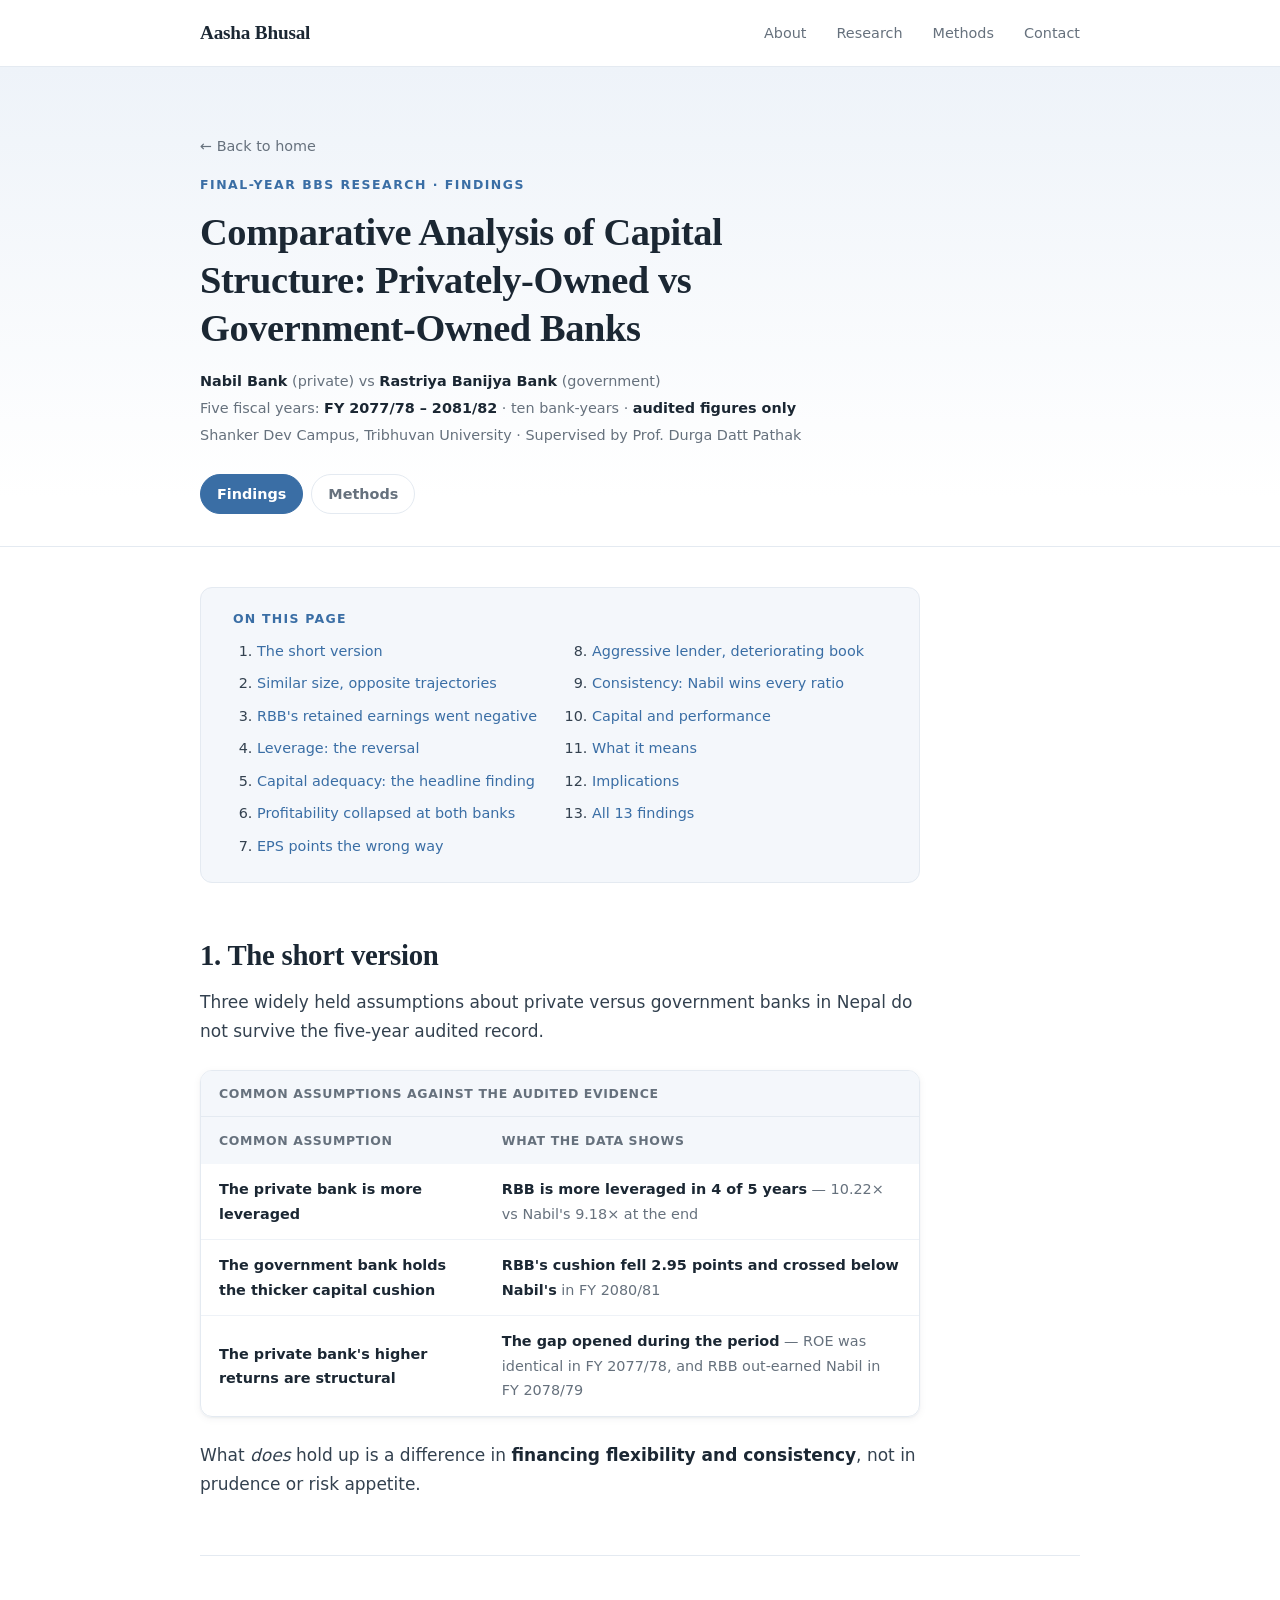
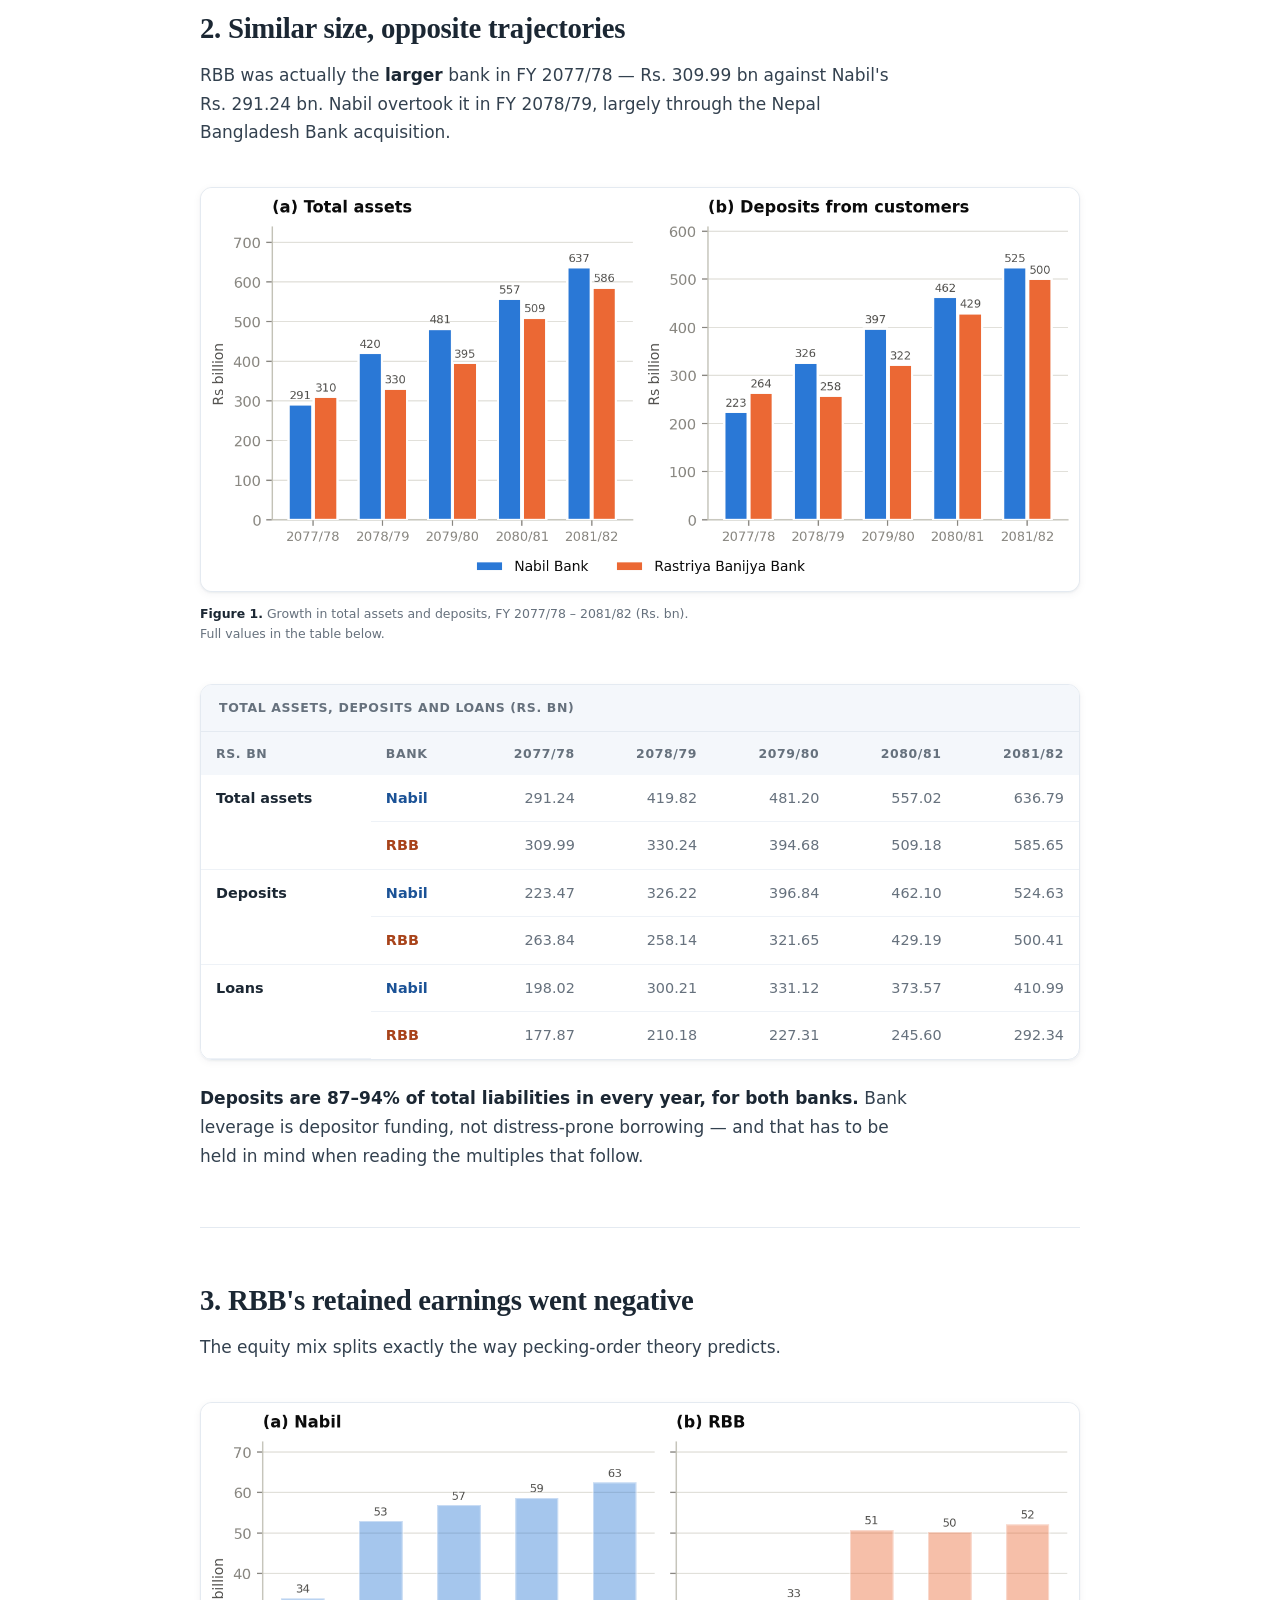
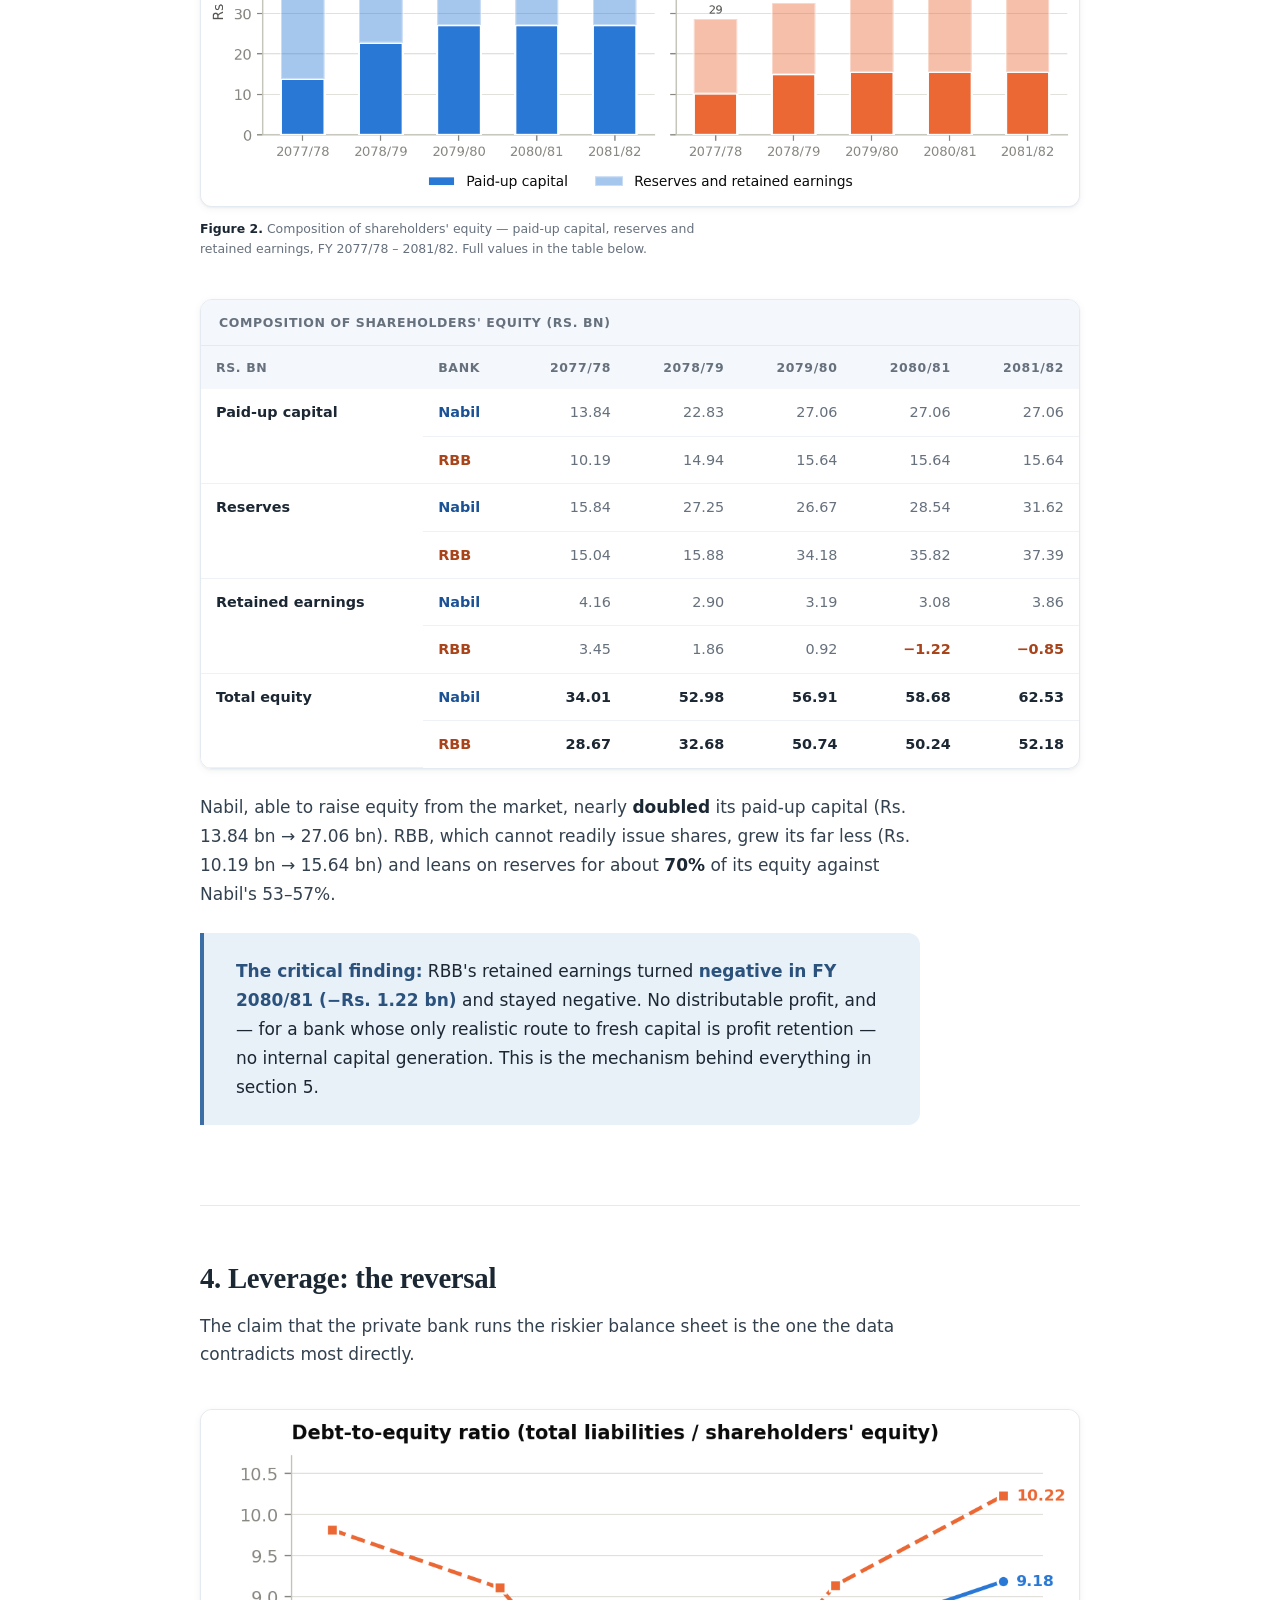
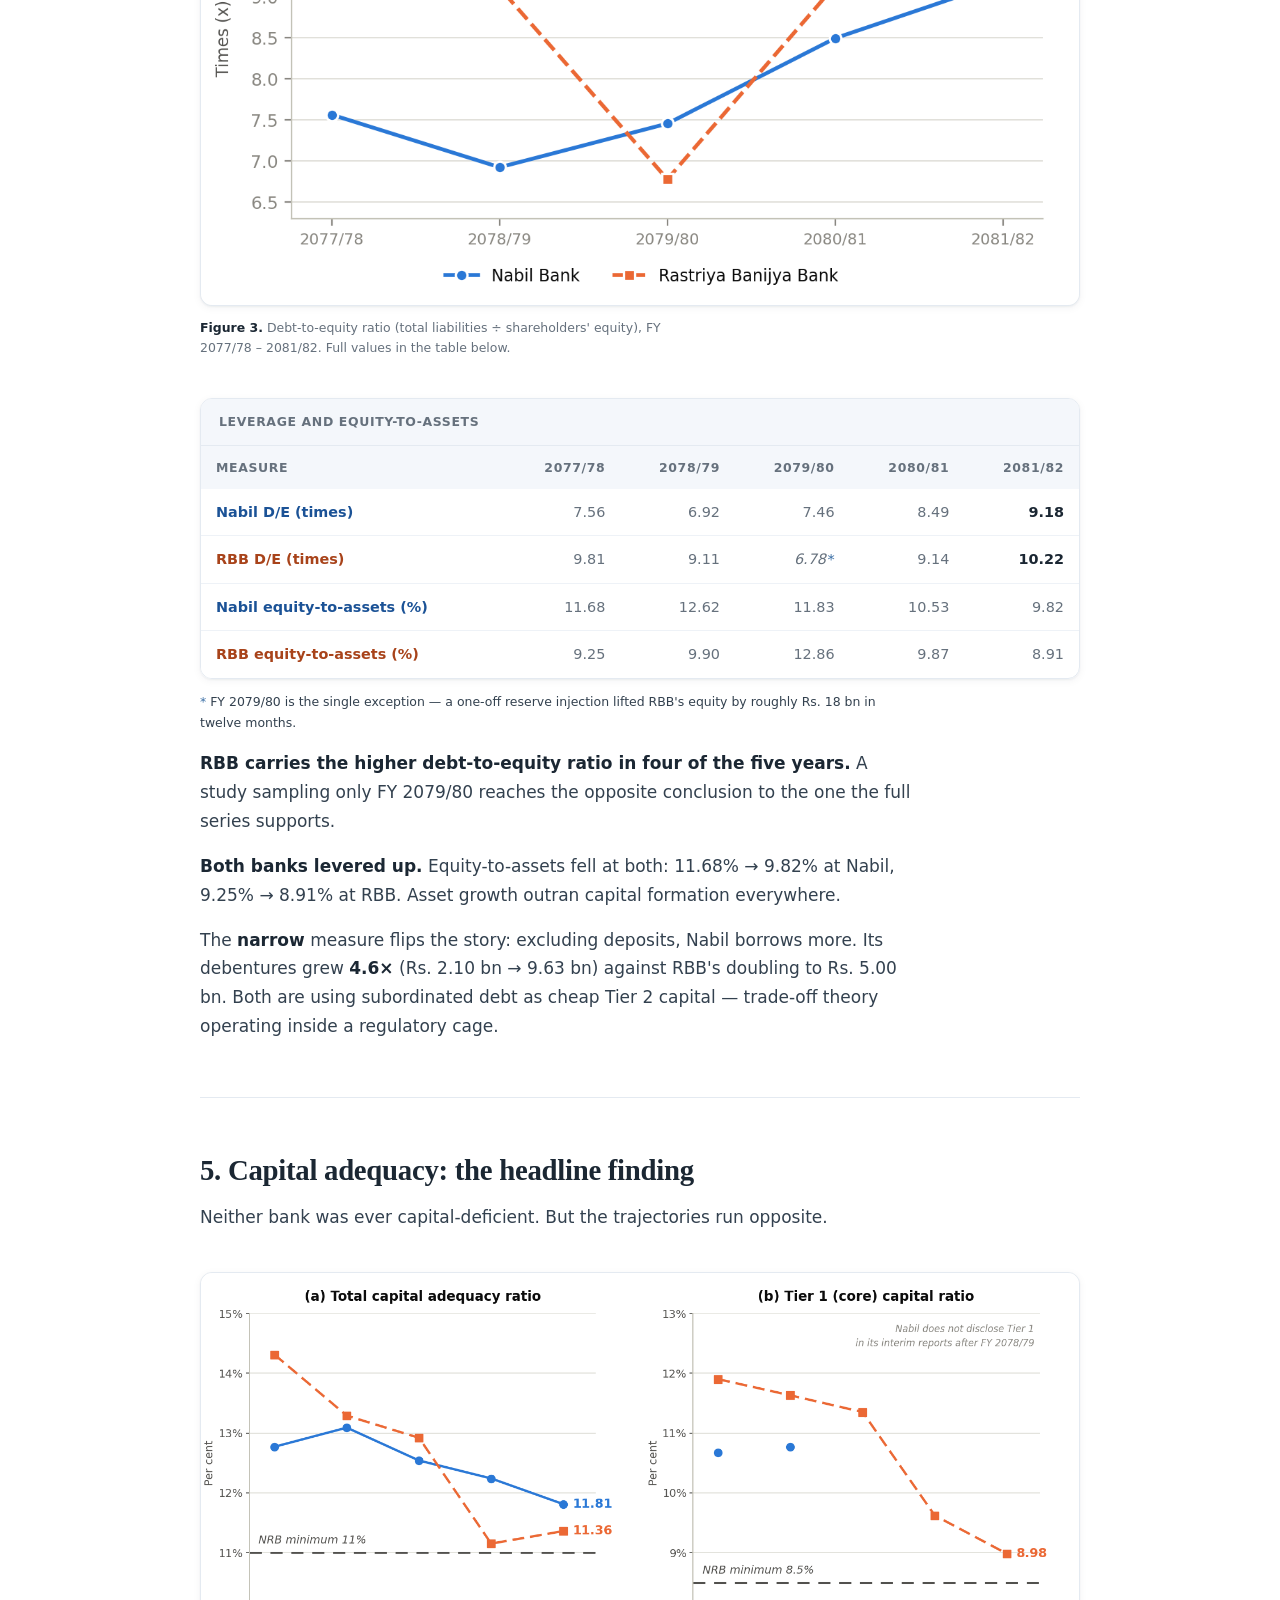
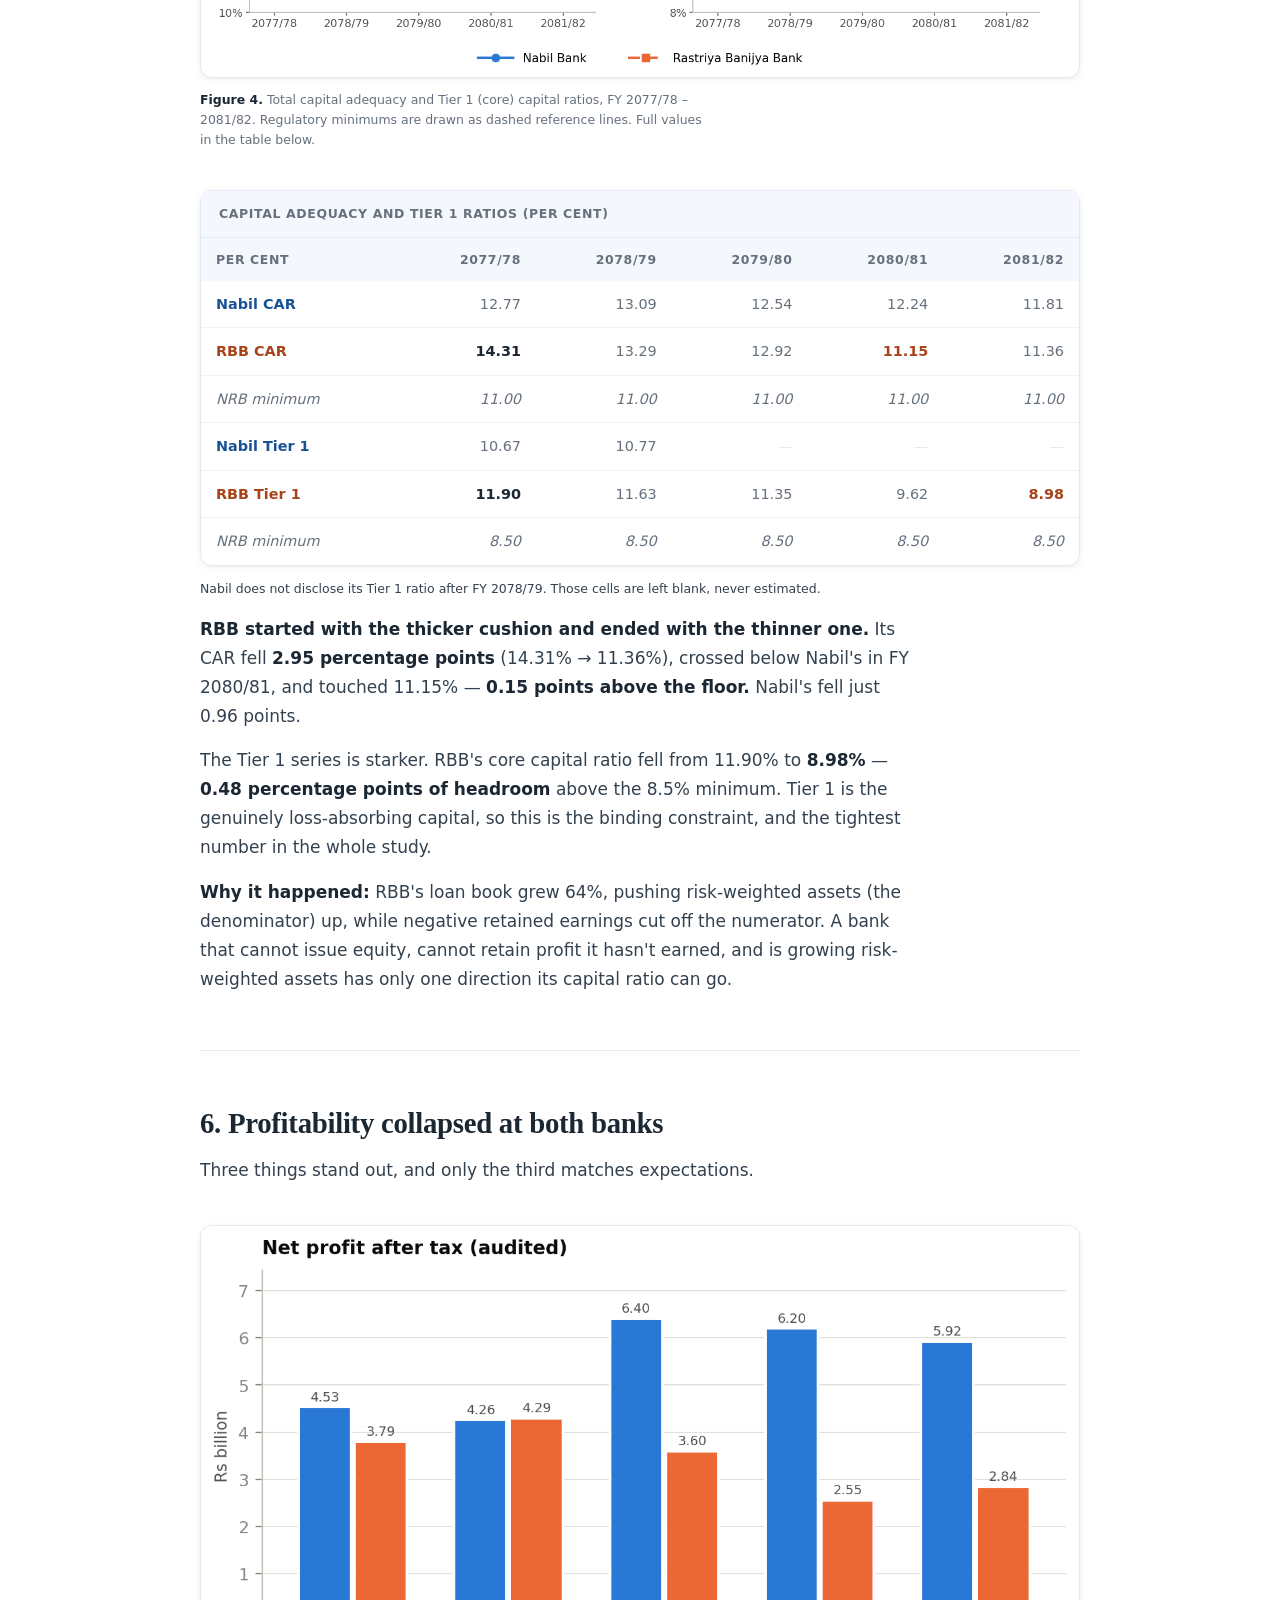
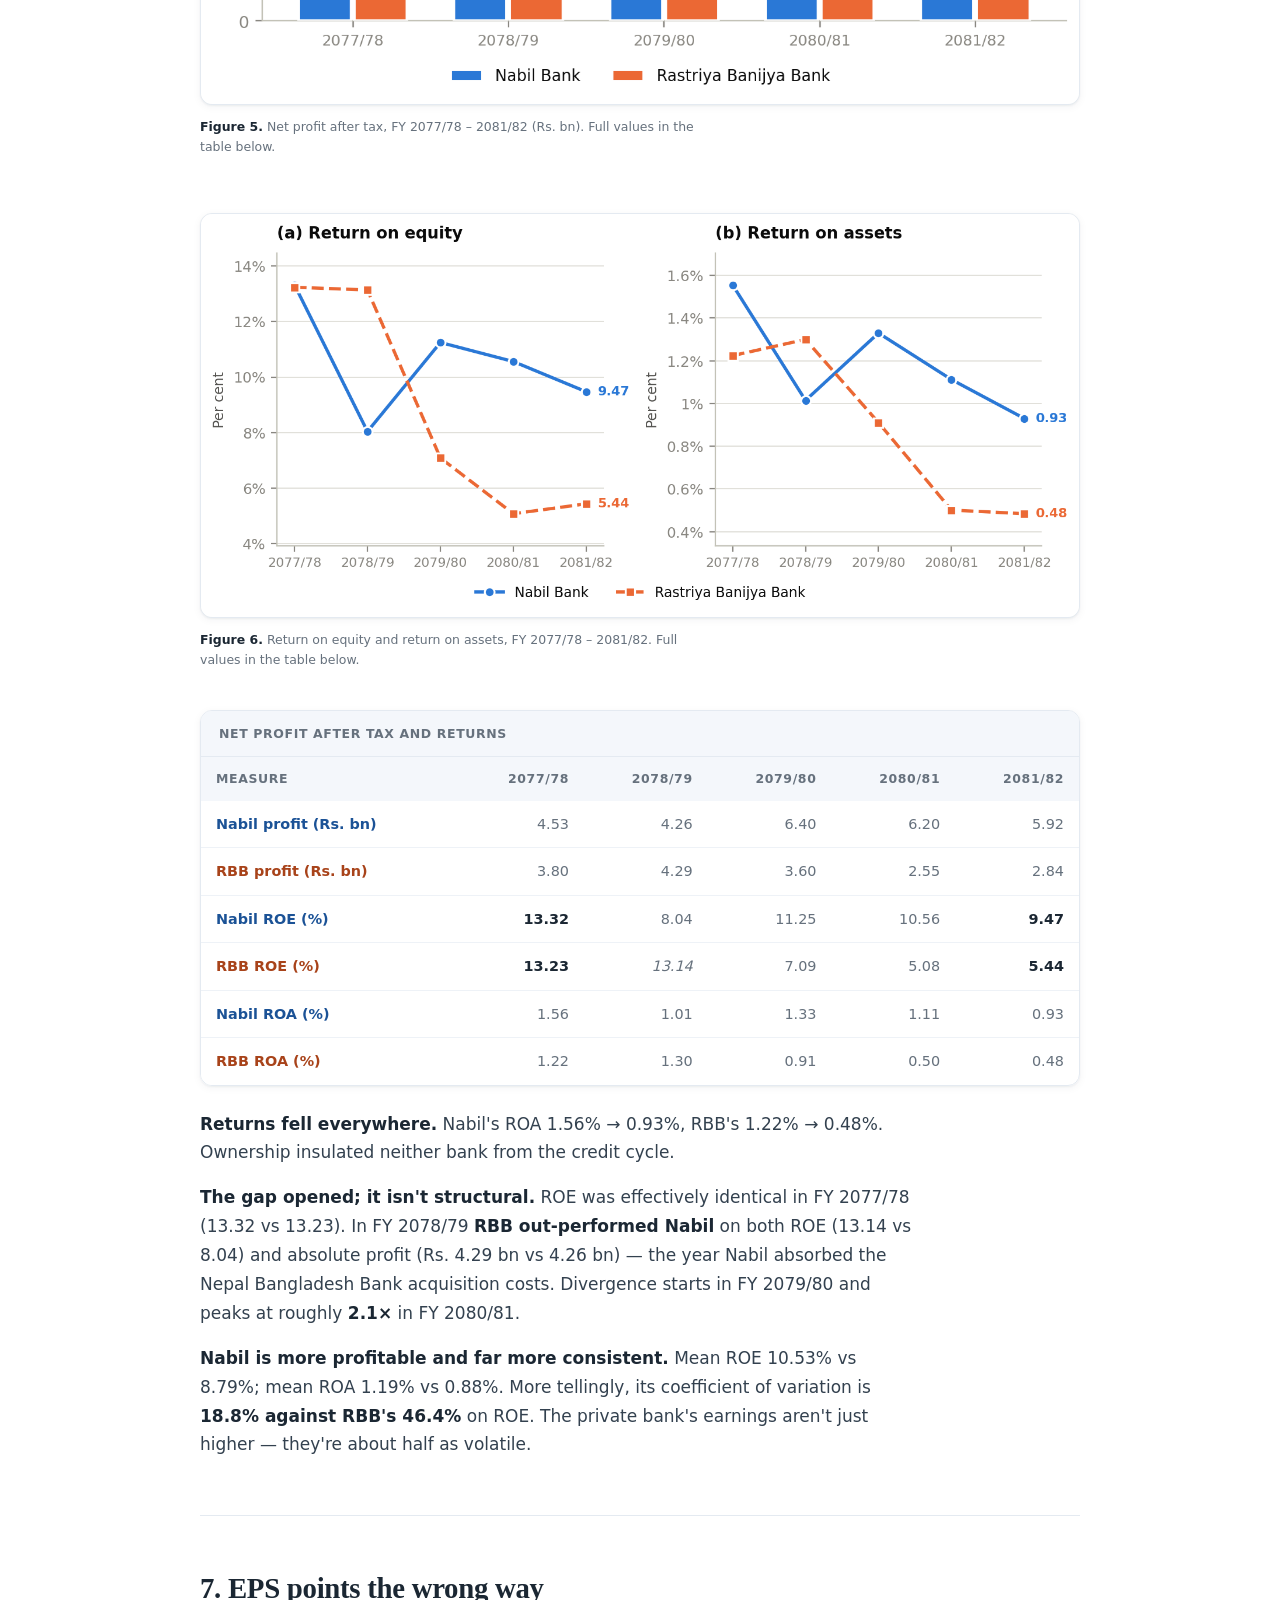
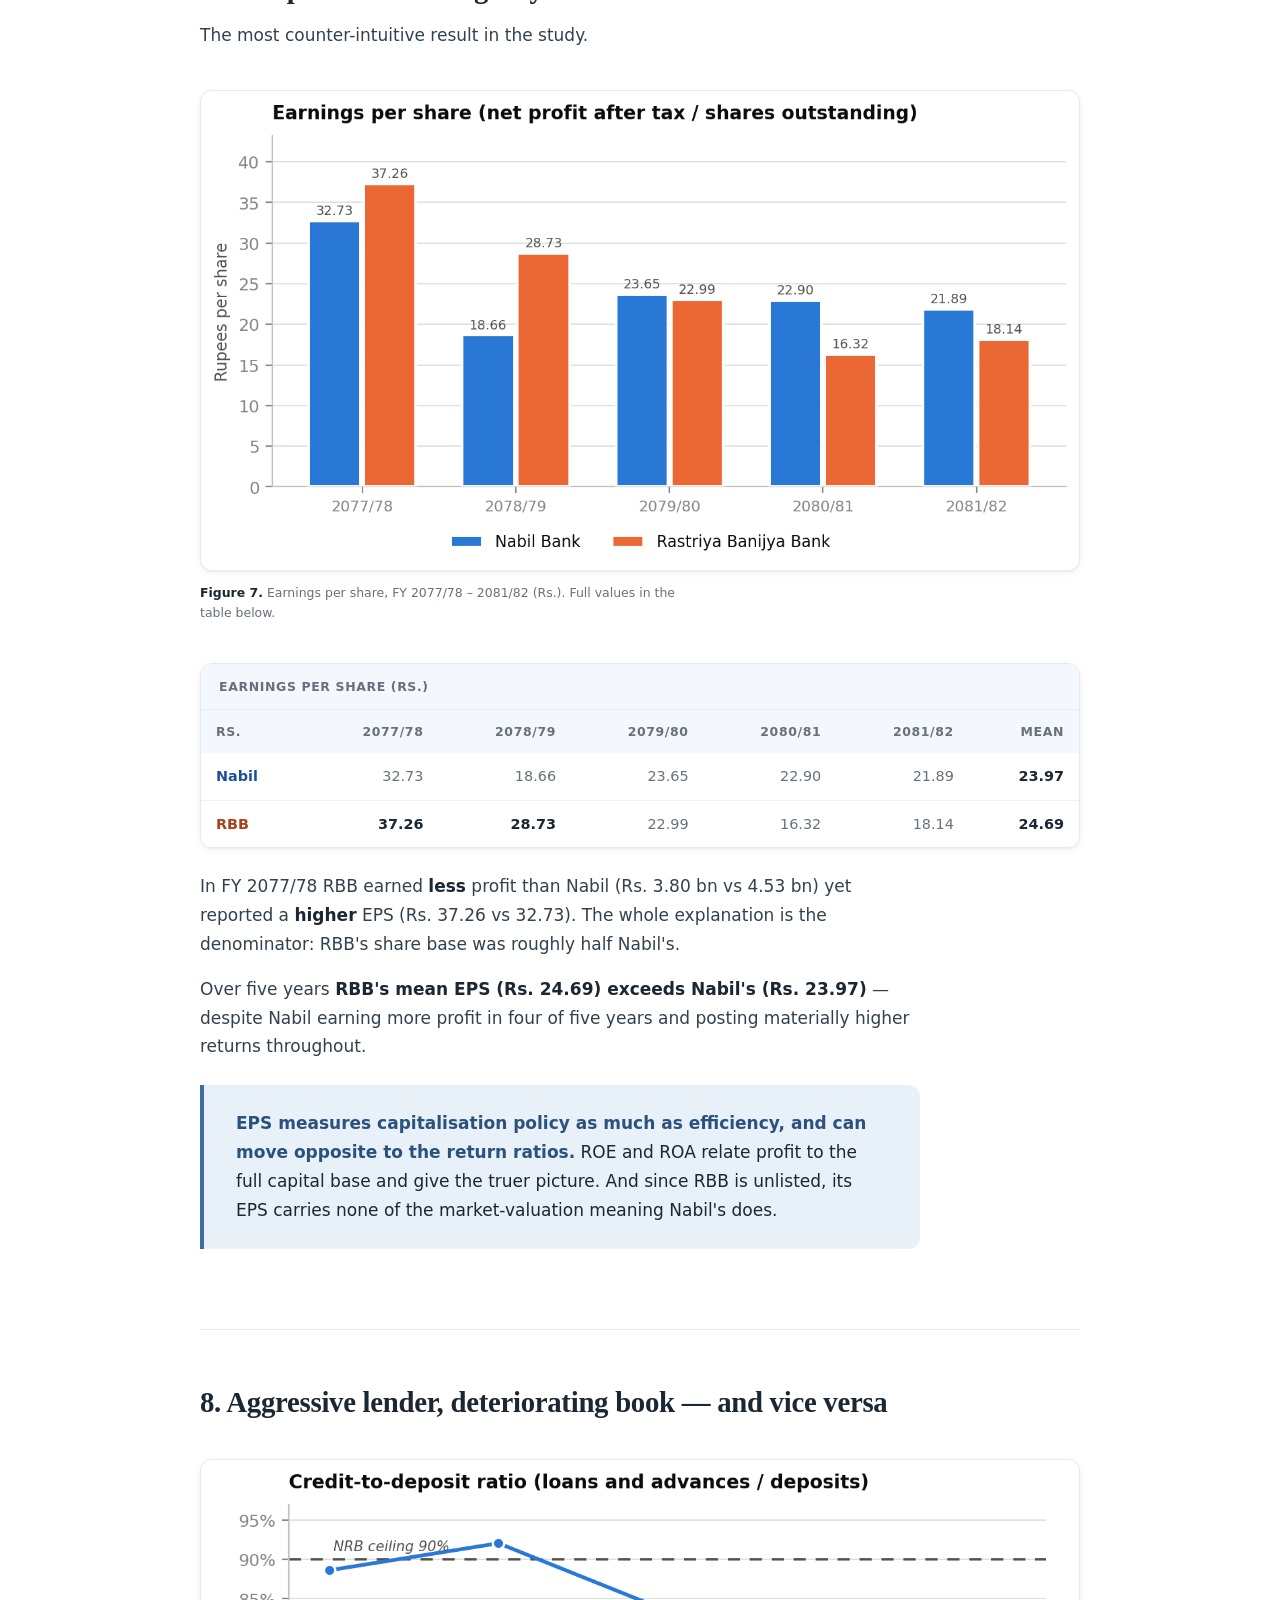
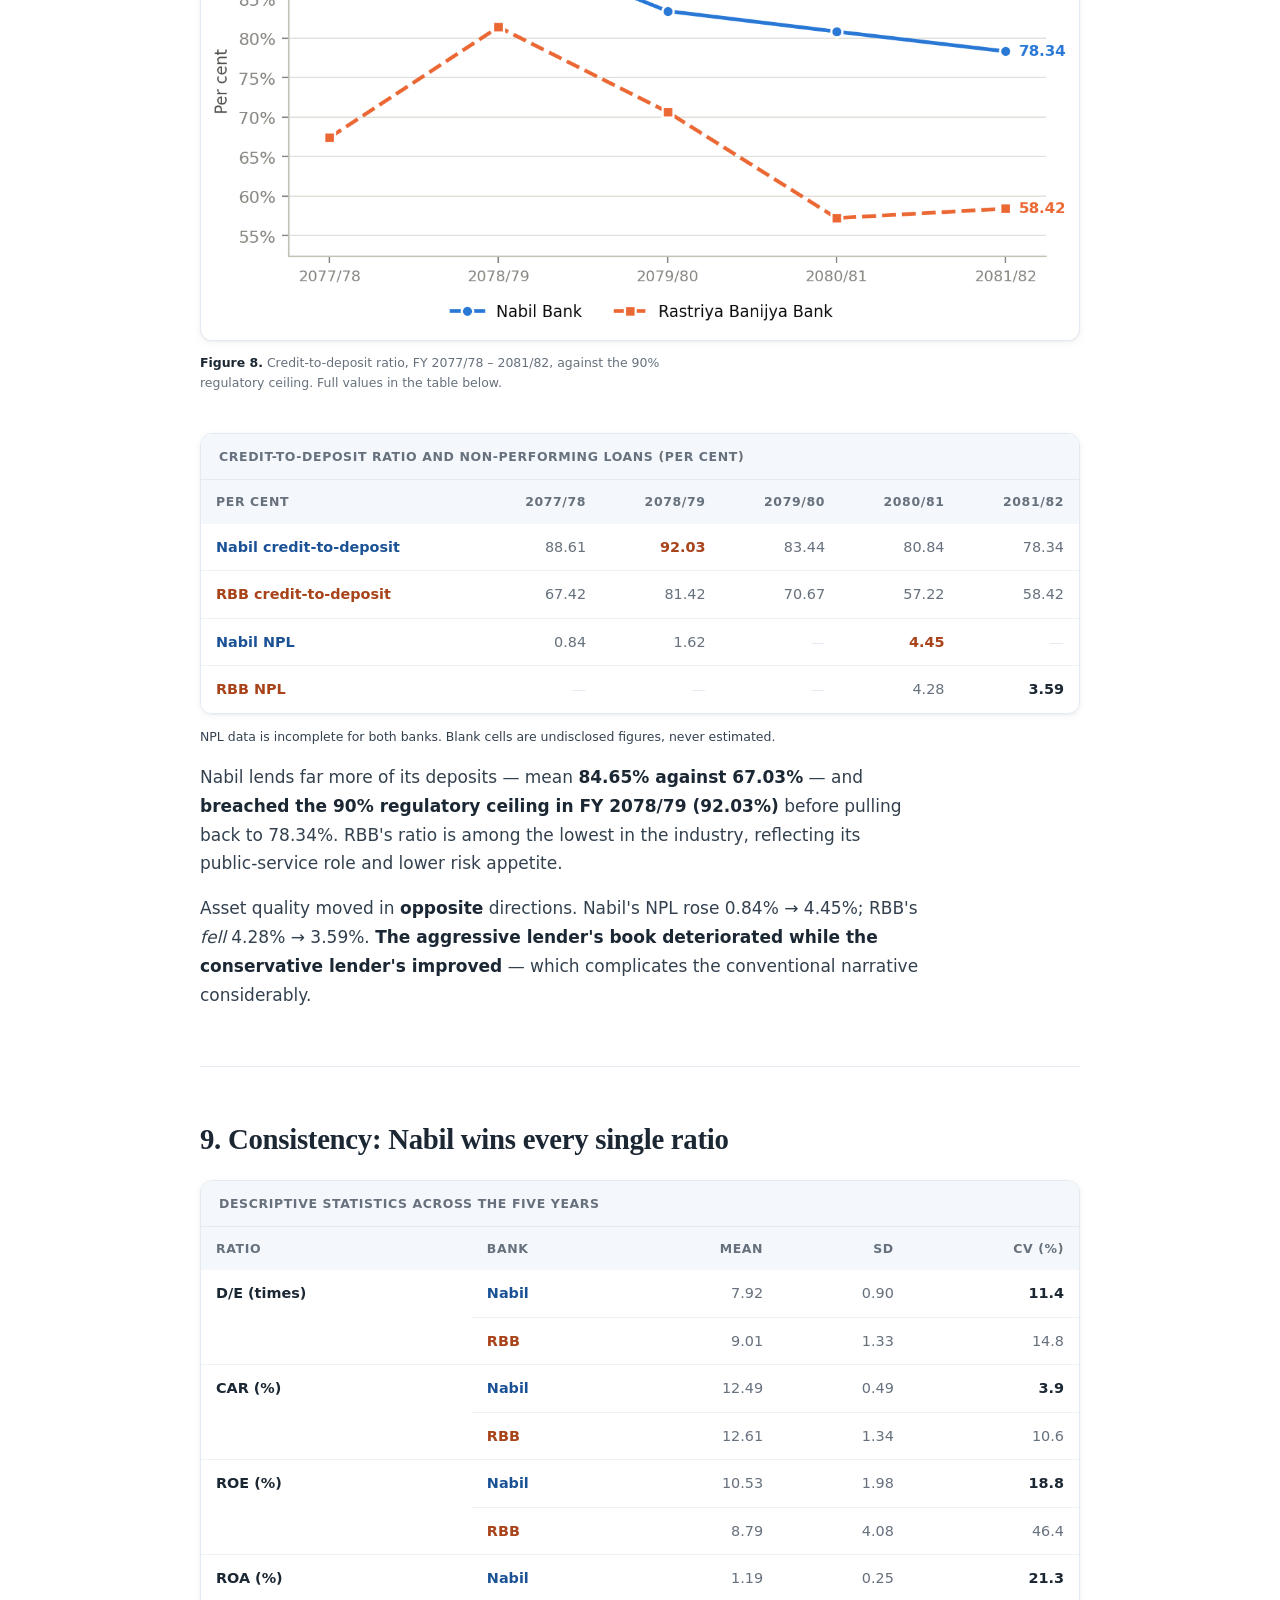
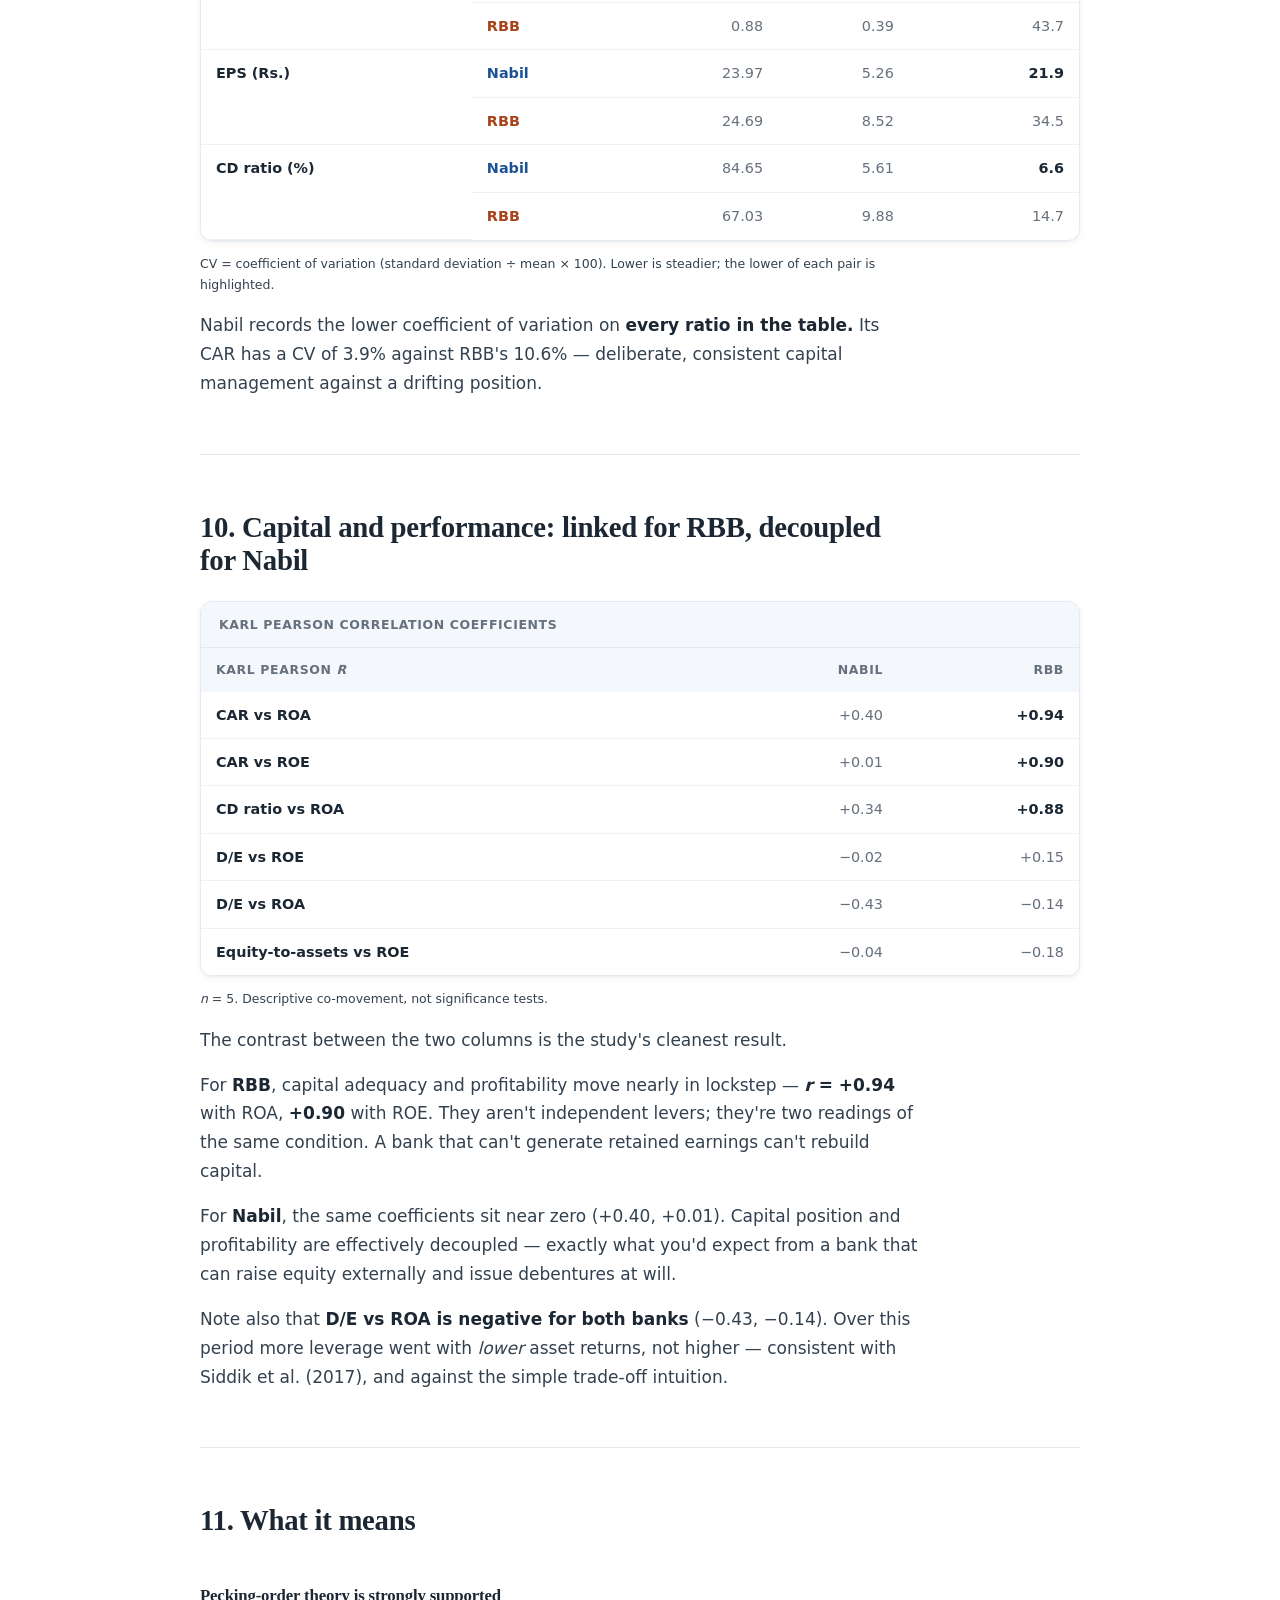
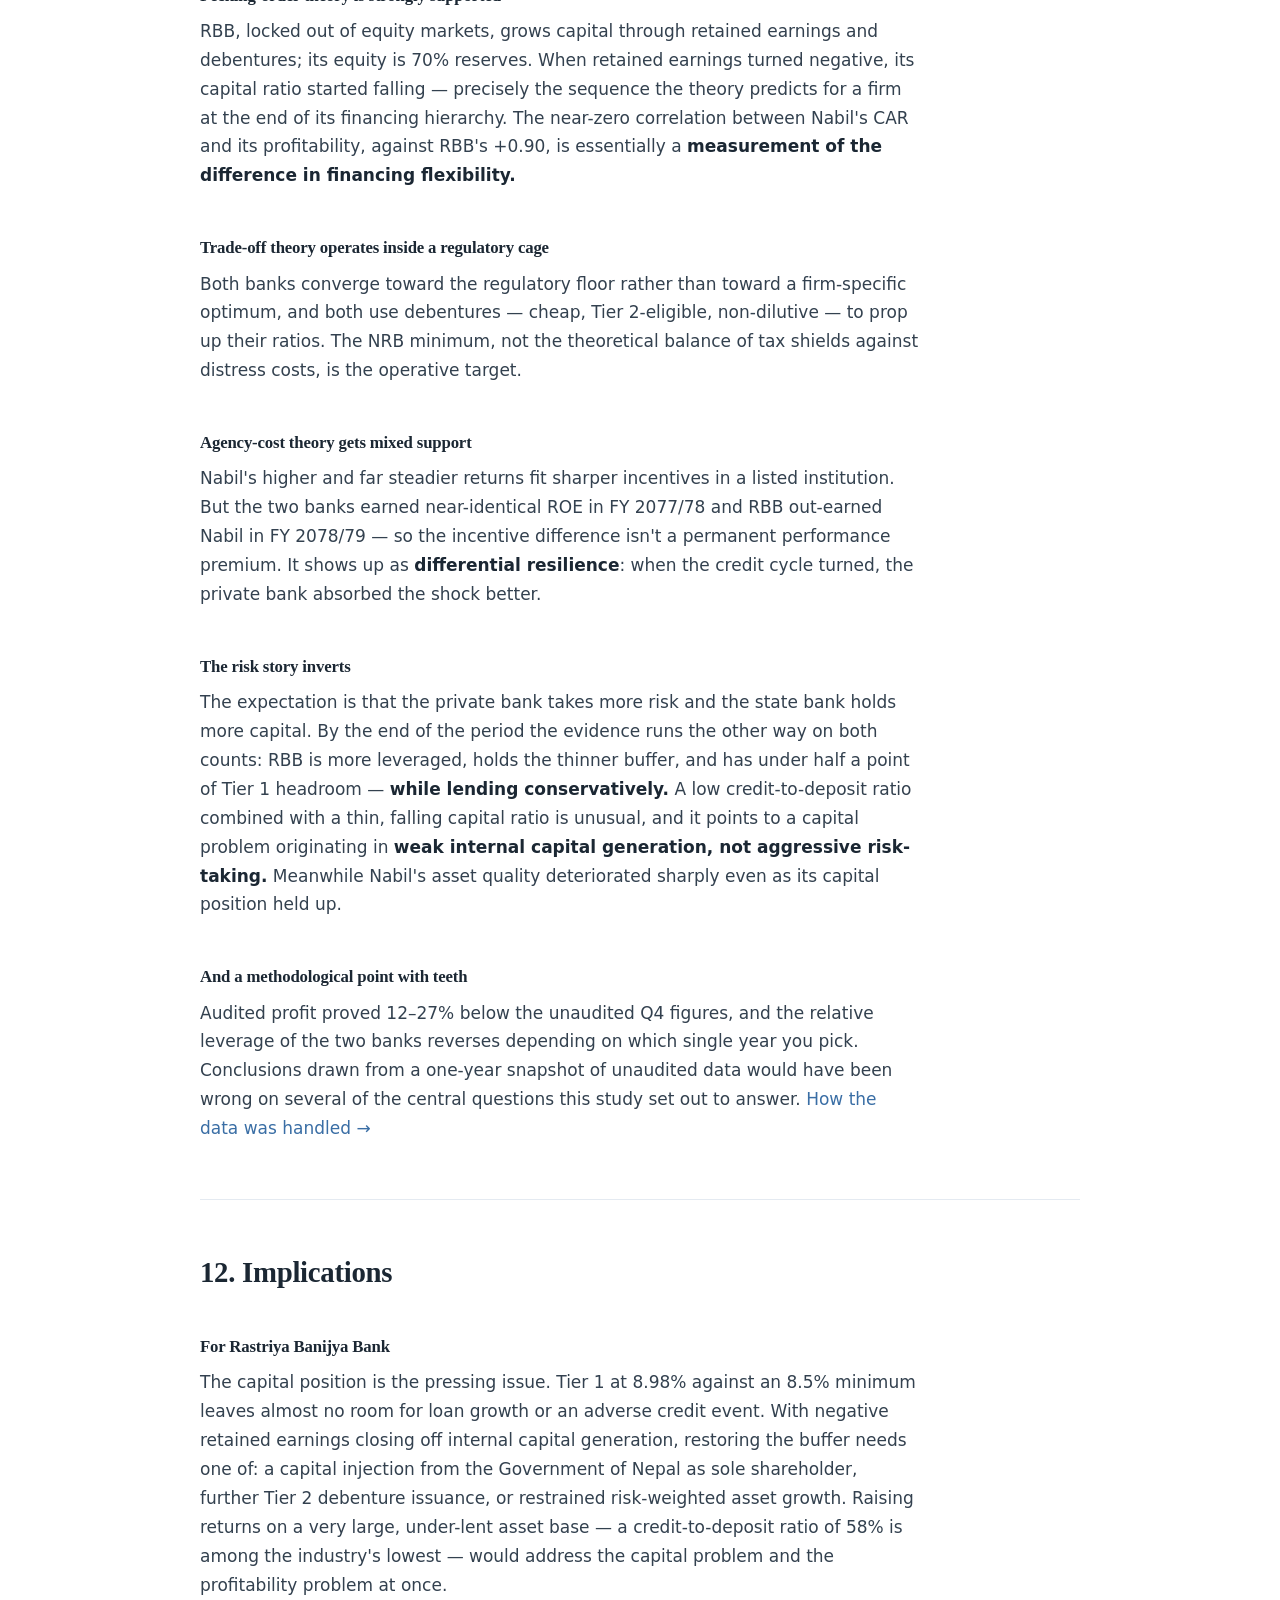
==== commit 3e855332: "updated research with new findings, charts and methods page" ====
--- a/research.html
+++ b/research.html
@@ -3,15 +3,17 @@
 <head>
   <meta charset="UTF-8">
   <meta name="viewport" content="width=device-width, initial-scale=1.0">
-  <title>Capital Structure Study | Aasha Bhusal</title>
-  <meta name="description" content="Comparative Analysis of Capital Structure: Nabil Bank vs Rastriya Banijya Bank. A five-year (FY 2077/78–2081/82) BBS research study by Aasha Bhusal.">
+  <title>Findings — Capital Structure Study | Aasha Bhusal</title>
+  <meta name="description" content="Five years of audited data on Nabil Bank and Rastriya Banijya Bank. The government bank turns out to be the more leveraged one, with the thinner capital buffer. BBS research by Aasha Bhusal.">
   <meta property="og:type" content="article">
-  <meta property="og:title" content="Comparative Analysis of Capital Structure — Nabil vs Rastriya Banijya Bank">
-  <meta property="og:description" content="A five-year comparative study of private vs government bank capital structures in Nepal. BBS research by Aasha Bhusal.">
+  <meta property="og:title" content="Findings — Nabil Bank vs Rastriya Banijya Bank, FY 2077/78–2081/82">
+  <meta property="og:description" content="Three widely held assumptions about private versus government banks in Nepal do not survive the five-year audited record.">
   <link rel="icon" href="data:image/svg+xml,<svg xmlns='http://www.w3.org/2000/svg' viewBox='0 0 100 100'><text y='.9em' font-size='90'>📊</text></svg>">
   <link rel="stylesheet" href="style.css">
 </head>
 <body>
+
+  <a class="visually-hidden skip-link" href="#findings">Skip to the findings</a>
 
   <!-- ============ NAV ============ -->
   <header class="nav">
@@ -20,7 +22,7 @@
       <nav class="nav__links">
         <a href="index.html#about">About</a>
         <a href="index.html#research">Research</a>
-        <a href="index.html#skills">Skills</a>
+        <a href="methods.html">Methods</a>
         <a href="index.html#contact">Contact</a>
       </nav>
     </div>
@@ -30,161 +32,830 @@
   <section class="report">
     <div class="container">
       <a class="back-link" href="index.html">← Back to home</a>
-      <p class="report__eyebrow">Final-year BBS Research</p>
+      <p class="report__eyebrow">Final-year BBS Research · Findings</p>
       <h1 class="report__title">Comparative Analysis of Capital Structure: Privately-Owned vs Government-Owned Banks</h1>
       <p class="report__meta">
         <strong>Nabil Bank</strong> (private) vs <strong>Rastriya Banijya Bank</strong> (government)<br>
-        Five fiscal years: <strong>FY 2077/78 – 2081/82</strong> (July 2020 – July 2025)<br>
+        Five fiscal years: <strong>FY 2077/78 – 2081/82</strong> · ten bank-years · <strong>audited figures only</strong><br>
         Shanker Dev Campus, Tribhuvan University · Supervised by Prof. Durga Datt Pathak
       </p>
+      <nav class="report-nav" aria-label="Report sections">
+        <a href="research.html" aria-current="page">Findings</a>
+        <a href="methods.html">Methods</a>
+      </nav>
     </div>
   </section>
 
   <div class="container">
 
-    <!-- ABSTRACT -->
-    <section class="report-section">
-      <h2>Overview</h2>
-      <p>
-        This study compares how ownership shapes the way two Nepali commercial banks manage their capital.
-        Over five years of audited data, it measures leverage, capital adequacy, profitability, and lending
-        behaviour side by side. The headline finding: <strong>ownership drives capital-management style</strong>.
-        The private bank prioritises efficiency and shareholder returns within regulatory limits, while the
-        government bank prioritises stability, reserves, and its public mandate — an acceptable trade-off for
-        its role, but one that leaves capital working less hard.
-      </p>
-    </section>
-
-    <!-- OBJECTIVES -->
-    <section class="report-section">
-      <h2>Objectives</h2>
-      <ul>
-        <li>Compare the capital structure and leverage of a private vs a government bank.</li>
-        <li>Measure how efficiently each bank converts its equity base into profit.</li>
-        <li>Assess how ownership influences lending strategy and risk appetite.</li>
-        <li>Test whether headline figures such as EPS give a fair picture of performance.</li>
-      </ul>
-    </section>
-
-    <!-- METHODOLOGY -->
-    <section class="report-section">
-      <h2>Methodology</h2>
-      <p>The analysis rests on quantitative ratio analysis of published financial statements, cross-read four ways:</p>
-      <ul>
-        <li><strong>Ratio analysis</strong> — debt-to-equity (D/E), capital adequacy ratio (CAR), return on equity
-          (ROE), return on assets (ROA), earnings per share (EPS), and credit-to-deposit (CD) ratio.</li>
-        <li><strong>Comparative analysis</strong> — the two banks placed side by side on every metric.</li>
-        <li><strong>Trend analysis</strong> — year-over-year movement across the five fiscal years.</li>
-        <li><strong>Descriptive statistics</strong> — mean, standard deviation, and coefficient of variation to
-          gauge consistency, plus a simple correlation between leverage and profitability.</li>
-      </ul>
-      <p>Results were presented in structured tables and charts, with the underlying figures compiled in a worksheet appendix.</p>
-    </section>
-
-    <!-- DATA SOURCES -->
-    <section class="report-section">
-      <h2>Data Sources &amp; Scope</h2>
-      <p>The study uses <strong>secondary quantitative data only</strong>, drawn from:</p>
-      <ul>
-        <li>Audited annual reports of both banks.</li>
-        <li>Quarterly financial statements and Basel III disclosures.</li>
-        <li>Nepal Rastra Bank (NRB) directives and publications.</li>
-        <li>The banks' official websites and financial data portals (used for cross-verification).</li>
-      </ul>
-      <p>
-        Figures were extracted item by item from published statements, entered into structured worksheets, and then
-        computed. Time span: five fiscal years, FY 2077/78 to FY 2081/82 (July 2020 – July 2025).
-      </p>
-    </section>
-
-    <!-- KEY FINDINGS -->
-    <section class="report-section">
-      <h2>Key Findings</h2>
+    <!-- ============ CONTENTS ============ -->
+    <nav class="toc" aria-label="Contents">
+      <h2>On this page</h2>
+      <ol>
+        <li><a href="#s1">The short version</a></li>
+        <li><a href="#s2">Similar size, opposite trajectories</a></li>
+        <li><a href="#s3">RBB's retained earnings went negative</a></li>
+        <li><a href="#s4">Leverage: the reversal</a></li>
+        <li><a href="#s5">Capital adequacy: the headline finding</a></li>
+        <li><a href="#s6">Profitability collapsed at both banks</a></li>
+        <li><a href="#s7">EPS points the wrong way</a></li>
+        <li><a href="#s8">Aggressive lender, deteriorating book</a></li>
+        <li><a href="#s9">Consistency: Nabil wins every ratio</a></li>
+        <li><a href="#s10">Capital and performance</a></li>
+        <li><a href="#s11">What it means</a></li>
+        <li><a href="#s12">Implications</a></li>
+        <li><a href="#s13">All 13 findings</a></li>
+      </ol>
+    </nav>
+
+    <!-- ============ 1. THE SHORT VERSION ============ -->
+    <section id="s1" class="report-section">
+      <h2 id="findings">1. The short version</h2>
+      <p>
+        Three widely held assumptions about private versus government banks in Nepal do not survive the
+        five-year audited record.
+      </p>
 
       <div class="table-wrap">
         <table class="data-table">
-          <thead>
-            <tr>
-              <th scope="col">Metric</th>
-              <th scope="col" class="col-nabil">Nabil (private)</th>
-              <th scope="col">Rastriya Banijya Bank (government)</th>
-            </tr>
-          </thead>
-          <tbody>
-            <tr><th scope="row">Leverage (D/E)</th><td class="col-nabil">~7.5–8×</td><td>~6.2×</td></tr>
-            <tr><th scope="row">Capital adequacy (CAR)</th><td class="col-nabil">~12% (near regulatory floor)</td><td>12–14% (thicker cushion)</td></tr>
-            <tr><th scope="row">Return on equity (ROE)</th><td class="col-nabil">~11%</td><td>~6%</td></tr>
-            <tr><th scope="row">Return on assets (ROA)</th><td class="col-nabil">~1.17%</td><td>~0.84%</td></tr>
-            <tr><th scope="row">Credit-to-deposit (CD)</th><td class="col-nabil">~84% (aggressive)</td><td>60–70% (conservative)</td></tr>
-            <tr><th scope="row">Earnings per share (EPS)</th><td class="col-nabil">~Rs. 22–27</td><td>~Rs. 22–27 (similar)</td></tr>
-          </tbody>
-        </table>
-      </div>
-
-      <h3>1. Leverage &amp; capital structure</h3>
-      <p>
-        Nabil ran higher leverage (~7.5–8×) on a thinner capital buffer, with CAR sitting near the regulatory
-        floor around 12%. Rastriya Banijya Bank carried lower leverage (~6.2×) and a thicker cushion of 12–14%,
-        built largely from retained reserves.
-      </p>
-
-      <h3>2. Profitability gap</h3>
-      <p>
-        On a similar equity base, Nabil earned roughly double the return: ROE of ~11% against RBB's ~6%, and ROA
-        of ~1.17% versus ~0.84%. The private bank extracted far more profit from equivalent capital.
-      </p>
-
-      <h3>3. Lending strategy</h3>
-      <p>
-        Nabil lent aggressively, with a credit-to-deposit ratio around 84%. RBB stayed conservative at 60–70%,
-        consistent with its public-service role and lower risk appetite.
-      </p>
-
-      <h3>4. Why EPS is misleading</h3>
+          <caption>Common assumptions against the audited evidence</caption>
+          <thead>
+            <tr>
+              <th scope="col">Common assumption</th>
+              <th scope="col">What the data shows</th>
+            </tr>
+          </thead>
+          <tbody>
+            <tr>
+              <th scope="row">The private bank is more leveraged</th>
+              <td><strong>RBB is more leveraged in 4 of 5 years</strong> — 10.22× vs Nabil's 9.18× at the end</td>
+            </tr>
+            <tr>
+              <th scope="row">The government bank holds the thicker capital cushion</th>
+              <td><strong>RBB's cushion fell 2.95 points and crossed below Nabil's</strong> in FY 2080/81</td>
+            </tr>
+            <tr>
+              <th scope="row">The private bank's higher returns are structural</th>
+              <td><strong>The gap opened during the period</strong> — ROE was identical in FY 2077/78, and RBB out-earned Nabil in FY 2078/79</td>
+            </tr>
+          </tbody>
+        </table>
+      </div>
+
+      <p>
+        What <em>does</em> hold up is a difference in <strong>financing flexibility and consistency</strong>,
+        not in prudence or risk appetite.
+      </p>
+    </section>
+
+    <!-- ============ 2. SIZE ============ -->
+    <section id="s2" class="report-section">
+      <h2>2. Similar size, opposite trajectories</h2>
+      <p>
+        RBB was actually the <strong>larger</strong> bank in FY 2077/78 — Rs. 309.99 bn against Nabil's
+        Rs. 291.24 bn. Nabil overtook it in FY 2078/79, largely through the Nepal Bangladesh Bank acquisition.
+      </p>
+
+      <figure class="fig bleed">
+        <img src="figures/fig_2_1_size.png" width="1505" height="691" decoding="async"
+             alt="Rastriya Banijya Bank is the larger bank in FY 2077/78 on both assets and deposits. Nabil overtakes it the following year and stays ahead, ending at Rs. 637 bn of assets against Rs. 586 bn. Both banks grow throughout.">
+        <figcaption>
+          <b>Figure 1.</b> Growth in total assets and deposits, FY 2077/78 – 2081/82 (Rs. bn).
+          Full values in the table below.
+        </figcaption>
+      </figure>
+
+      <div class="table-wrap bleed">
+        <table class="data-table data-table--years">
+          <caption>Total assets, deposits and loans (Rs. bn)</caption>
+          <thead>
+            <tr>
+              <th scope="col">Rs. bn</th>
+              <th scope="col" class="th-label">Bank</th>
+              <th scope="col">2077/78</th>
+              <th scope="col">2078/79</th>
+              <th scope="col">2079/80</th>
+              <th scope="col">2080/81</th>
+              <th scope="col">2081/82</th>
+            </tr>
+          </thead>
+          <tbody>
+            <tr>
+              <th scope="rowgroup" rowspan="2">Total assets</th>
+              <th scope="row" class="n-nabil">Nabil</th>
+              <td>291.24</td><td>419.82</td><td>481.20</td><td>557.02</td><td>636.79</td>
+            </tr>
+            <tr>
+              <th scope="row" class="n-rbb">RBB</th>
+              <td>309.99</td><td>330.24</td><td>394.68</td><td>509.18</td><td>585.65</td>
+            </tr>
+            <tr class="is-groupstart">
+              <th scope="rowgroup" rowspan="2">Deposits</th>
+              <th scope="row" class="n-nabil">Nabil</th>
+              <td>223.47</td><td>326.22</td><td>396.84</td><td>462.10</td><td>524.63</td>
+            </tr>
+            <tr>
+              <th scope="row" class="n-rbb">RBB</th>
+              <td>263.84</td><td>258.14</td><td>321.65</td><td>429.19</td><td>500.41</td>
+            </tr>
+            <tr class="is-groupstart">
+              <th scope="rowgroup" rowspan="2">Loans</th>
+              <th scope="row" class="n-nabil">Nabil</th>
+              <td>198.02</td><td>300.21</td><td>331.12</td><td>373.57</td><td>410.99</td>
+            </tr>
+            <tr>
+              <th scope="row" class="n-rbb">RBB</th>
+              <td>177.87</td><td>210.18</td><td>227.31</td><td>245.60</td><td>292.34</td>
+            </tr>
+          </tbody>
+        </table>
+      </div>
+      <p class="table-note table-note--hint">Scroll the table sideways to see all five years →</p>
+
+      <p>
+        <strong>Deposits are 87–94% of total liabilities in every year, for both banks.</strong> Bank leverage
+        is depositor funding, not distress-prone borrowing — and that has to be held in mind when reading the
+        multiples that follow.
+      </p>
+    </section>
+
+    <!-- ============ 3. EQUITY MIX ============ -->
+    <section id="s3" class="report-section">
+      <h2>3. RBB's retained earnings went negative</h2>
+      <p>The equity mix splits exactly the way pecking-order theory predicts.</p>
+
+      <figure class="fig bleed">
+        <img src="figures/fig_2_2_equity_mix.png" width="1506" height="691" loading="lazy" decoding="async"
+             alt="Nabil's paid-up capital roughly doubles over the period while RBB's is flat after FY 2078/79. RBB's equity is instead dominated by reserves, and its retained earnings shrink to nothing and then turn negative.">
+        <figcaption>
+          <b>Figure 2.</b> Composition of shareholders' equity — paid-up capital, reserves and retained
+          earnings, FY 2077/78 – 2081/82. Full values in the table below.
+        </figcaption>
+      </figure>
+
+      <div class="table-wrap bleed">
+        <table class="data-table data-table--years">
+          <caption>Composition of shareholders' equity (Rs. bn)</caption>
+          <thead>
+            <tr>
+              <th scope="col">Rs. bn</th>
+              <th scope="col" class="th-label">Bank</th>
+              <th scope="col">2077/78</th>
+              <th scope="col">2078/79</th>
+              <th scope="col">2079/80</th>
+              <th scope="col">2080/81</th>
+              <th scope="col">2081/82</th>
+            </tr>
+          </thead>
+          <tbody>
+            <tr>
+              <th scope="rowgroup" rowspan="2">Paid-up capital</th>
+              <th scope="row" class="n-nabil">Nabil</th>
+              <td>13.84</td><td>22.83</td><td>27.06</td><td>27.06</td><td>27.06</td>
+            </tr>
+            <tr>
+              <th scope="row" class="n-rbb">RBB</th>
+              <td>10.19</td><td>14.94</td><td>15.64</td><td>15.64</td><td>15.64</td>
+            </tr>
+            <tr class="is-groupstart">
+              <th scope="rowgroup" rowspan="2">Reserves</th>
+              <th scope="row" class="n-nabil">Nabil</th>
+              <td>15.84</td><td>27.25</td><td>26.67</td><td>28.54</td><td>31.62</td>
+            </tr>
+            <tr>
+              <th scope="row" class="n-rbb">RBB</th>
+              <td>15.04</td><td>15.88</td><td>34.18</td><td>35.82</td><td>37.39</td>
+            </tr>
+            <tr class="is-groupstart">
+              <th scope="rowgroup" rowspan="2">Retained earnings</th>
+              <th scope="row" class="n-nabil">Nabil</th>
+              <td>4.16</td><td>2.90</td><td>3.19</td><td>3.08</td><td>3.86</td>
+            </tr>
+            <tr>
+              <th scope="row" class="n-rbb">RBB</th>
+              <td>3.45</td><td>1.86</td><td>0.92</td><td class="is-low">−1.22</td><td class="is-low">−0.85</td>
+            </tr>
+            <tr class="is-groupstart">
+              <th scope="rowgroup" rowspan="2">Total equity</th>
+              <th scope="row" class="n-nabil">Nabil</th>
+              <td class="is-key">34.01</td><td class="is-key">52.98</td><td class="is-key">56.91</td>
+              <td class="is-key">58.68</td><td class="is-key">62.53</td>
+            </tr>
+            <tr>
+              <th scope="row" class="n-rbb">RBB</th>
+              <td class="is-key">28.67</td><td class="is-key">32.68</td><td class="is-key">50.74</td>
+              <td class="is-key">50.24</td><td class="is-key">52.18</td>
+            </tr>
+          </tbody>
+        </table>
+      </div>
+      <p class="table-note table-note--hint">Scroll the table sideways to see all five years →</p>
+
+      <p>
+        Nabil, able to raise equity from the market, nearly <strong>doubled</strong> its paid-up capital
+        (Rs. 13.84 bn → 27.06 bn). RBB, which cannot readily issue shares, grew its far less
+        (Rs. 10.19 bn → 15.64 bn) and leans on reserves for about <strong>70%</strong> of its equity against
+        Nabil's 53–57%.
+      </p>
+
       <div class="callout">
         <p>
-          Both banks reported similar earnings per share (~Rs. 22–27), which makes them look comparable at a glance.
-          But that similarity <strong>masks Nabil's roughly 2× higher capital efficiency</strong> — RBB's smaller
-          share base offsets its lower total profit. The gap only surfaces when profitability ratios are read
-          alongside leverage, not from EPS alone.
+          <strong>The critical finding:</strong> RBB's retained earnings turned <strong>negative in
+          FY 2080/81 (−Rs. 1.22 bn)</strong> and stayed negative. No distributable profit, and — for a bank
+          whose only realistic route to fresh capital is profit retention — no internal capital generation.
+          This is the mechanism behind everything in section 5.
         </p>
       </div>
     </section>
 
-    <!-- CONCLUSION -->
-    <section class="report-section">
-      <h2>Conclusion</h2>
-      <p>
-        Ownership drives capital-management style. The private bank (Nabil) prioritises efficiency and shareholder
-        returns, operating with high leverage inside regulatory constraints. The government bank (RBB) prioritises
-        stability, reserves, and public mandates over maximum profitability — an acceptable trade-off given its role,
-        but one that results in lower capital efficiency.
-      </p>
-    </section>
-
-    <!-- RECOMMENDATIONS -->
-    <section class="report-section">
-      <h2>Recommendations</h2>
-      <ul>
-        <li><strong>Rastriya Banijya Bank</strong> — improve capital utilisation through prudent, measured lending
-          expansion, so its large reserve base works harder.</li>
-        <li><strong>Nabil Bank</strong> — build reserves to strengthen a thin capital buffer, given its aggressive leverage.</li>
-      </ul>
-    </section>
-
-    <!-- LIMITATIONS -->
-    <section class="report-section">
-      <h2>Limitations</h2>
-      <p class="limitations">
-        The study relied entirely on published secondary sources — no primary data or internal bank documents.
-        A few quarterly or unaudited figures were used to fill gaps and were flagged for reconciliation against
-        final audited reports; items marked "see AR" indicate figures pending final verification.
-      </p>
+    <!-- ============ 4. LEVERAGE ============ -->
+    <section id="s4" class="report-section">
+      <h2>4. Leverage: the reversal</h2>
+      <p>
+        The claim that the private bank runs the riskier balance sheet is the one the data contradicts most
+        directly.
+      </p>
+
+      <figure class="fig bleed">
+        <img src="figures/fig_2_3_debt_equity.png" width="1261" height="711" loading="lazy" decoding="async"
+             alt="RBB's debt-to-equity ratio sits above Nabil's in every year except FY 2079/80, when a one-off reserve injection drops it to 6.78 times. Both banks end higher than they started: RBB at 10.22 times, Nabil at 9.18.">
+        <figcaption>
+          <b>Figure 3.</b> Debt-to-equity ratio (total liabilities ÷ shareholders' equity), FY 2077/78 – 2081/82.
+          Full values in the table below.
+        </figcaption>
+      </figure>
+
+      <div class="table-wrap bleed">
+        <table class="data-table data-table--years">
+          <caption>Leverage and equity-to-assets</caption>
+          <thead>
+            <tr>
+              <th scope="col">Measure</th>
+              <th scope="col">2077/78</th>
+              <th scope="col">2078/79</th>
+              <th scope="col">2079/80</th>
+              <th scope="col">2080/81</th>
+              <th scope="col">2081/82</th>
+            </tr>
+          </thead>
+          <tbody>
+            <tr>
+              <th scope="row" class="n-nabil">Nabil D/E (times)</th>
+              <td>7.56</td><td>6.92</td><td>7.46</td><td>8.49</td><td class="is-key">9.18</td>
+            </tr>
+            <tr>
+              <th scope="row" class="n-rbb">RBB D/E (times)</th>
+              <td>9.81</td><td>9.11</td><td><em>6.78</em>&#8202;<a href="#fn-679" id="fnref-679">*</a></td>
+              <td>9.14</td><td class="is-key">10.22</td>
+            </tr>
+            <tr class="is-groupstart">
+              <th scope="row" class="n-nabil">Nabil equity-to-assets (%)</th>
+              <td>11.68</td><td>12.62</td><td>11.83</td><td>10.53</td><td>9.82</td>
+            </tr>
+            <tr>
+              <th scope="row" class="n-rbb">RBB equity-to-assets (%)</th>
+              <td>9.25</td><td>9.90</td><td>12.86</td><td>9.87</td><td>8.91</td>
+            </tr>
+          </tbody>
+        </table>
+      </div>
+      <p class="table-note" id="fn-679">
+        <a href="#fnref-679">*</a> FY 2079/80 is the single exception — a one-off reserve injection lifted
+        RBB's equity by roughly Rs. 18 bn in twelve months.
+      </p>
+
+      <p>
+        <strong>RBB carries the higher debt-to-equity ratio in four of the five years.</strong> A study
+        sampling only FY 2079/80 reaches the opposite conclusion to the one the full series supports.
+      </p>
+      <p>
+        <strong>Both banks levered up.</strong> Equity-to-assets fell at both: 11.68% → 9.82% at Nabil,
+        9.25% → 8.91% at RBB. Asset growth outran capital formation everywhere.
+      </p>
+      <p>
+        The <strong>narrow</strong> measure flips the story: excluding deposits, Nabil borrows more. Its
+        debentures grew <strong>4.6×</strong> (Rs. 2.10 bn → 9.63 bn) against RBB's doubling to Rs. 5.00 bn.
+        Both are using subordinated debt as cheap Tier 2 capital — trade-off theory operating inside a
+        regulatory cage.
+      </p>
+    </section>
+
+    <!-- ============ 5. CAPITAL ADEQUACY ============ -->
+    <section id="s5" class="report-section">
+      <h2>5. Capital adequacy: the headline finding</h2>
+      <p>Neither bank was ever capital-deficient. But the trajectories run opposite.</p>
+
+      <figure class="fig bleed">
+        <img src="figures/fig_2_4_capital_adequacy.png" width="1544" height="711" loading="lazy" decoding="async"
+             alt="Left: RBB's capital adequacy ratio falls from 14.31% to 11.36% and crosses below Nabil's in FY 2080/81, touching 11.15% just above the 11% minimum; Nabil's edges down from 12.77% to 11.81%. Right: RBB's Tier 1 ratio falls from 11.90% to 8.98%, close to the 8.5% floor; Nabil discloses only two years.">
+        <figcaption>
+          <b>Figure 4.</b> Total capital adequacy and Tier 1 (core) capital ratios, FY 2077/78 – 2081/82.
+          Regulatory minimums are drawn as dashed reference lines. Full values in the table below.
+        </figcaption>
+      </figure>
+
+      <div class="table-wrap bleed">
+        <table class="data-table data-table--years">
+          <caption>Capital adequacy and Tier 1 ratios (per cent)</caption>
+          <thead>
+            <tr>
+              <th scope="col">Per cent</th>
+              <th scope="col">2077/78</th>
+              <th scope="col">2078/79</th>
+              <th scope="col">2079/80</th>
+              <th scope="col">2080/81</th>
+              <th scope="col">2081/82</th>
+            </tr>
+          </thead>
+          <tbody>
+            <tr>
+              <th scope="row" class="n-nabil">Nabil CAR</th>
+              <td>12.77</td><td>13.09</td><td>12.54</td><td>12.24</td><td>11.81</td>
+            </tr>
+            <tr>
+              <th scope="row" class="n-rbb">RBB CAR</th>
+              <td class="is-key">14.31</td><td>13.29</td><td>12.92</td><td class="is-low">11.15</td><td>11.36</td>
+            </tr>
+            <tr class="is-ref">
+              <th scope="row">NRB minimum</th>
+              <td>11.00</td><td>11.00</td><td>11.00</td><td>11.00</td><td>11.00</td>
+            </tr>
+            <tr class="is-groupstart">
+              <th scope="row" class="n-nabil">Nabil Tier 1</th>
+              <td>10.67</td><td>10.77</td>
+              <td class="is-blank"></td><td class="is-blank"></td><td class="is-blank"></td>
+            </tr>
+            <tr>
+              <th scope="row" class="n-rbb">RBB Tier 1</th>
+              <td class="is-key">11.90</td><td>11.63</td><td>11.35</td><td>9.62</td><td class="is-low">8.98</td>
+            </tr>
+            <tr class="is-ref">
+              <th scope="row">NRB minimum</th>
+              <td>8.50</td><td>8.50</td><td>8.50</td><td>8.50</td><td>8.50</td>
+            </tr>
+          </tbody>
+        </table>
+      </div>
+      <p class="table-note">
+        Nabil does not disclose its Tier 1 ratio after FY 2078/79. Those cells are left blank, never estimated.
+      </p>
+
+      <p>
+        <strong>RBB started with the thicker cushion and ended with the thinner one.</strong> Its CAR fell
+        <strong>2.95 percentage points</strong> (14.31% → 11.36%), crossed below Nabil's in FY 2080/81, and
+        touched 11.15% — <strong>0.15 points above the floor.</strong> Nabil's fell just 0.96 points.
+      </p>
+      <p>
+        The Tier 1 series is starker. RBB's core capital ratio fell from 11.90% to <strong>8.98%</strong> —
+        <strong>0.48 percentage points of headroom</strong> above the 8.5% minimum. Tier 1 is the genuinely
+        loss-absorbing capital, so this is the binding constraint, and the tightest number in the whole study.
+      </p>
+      <p>
+        <strong>Why it happened:</strong> RBB's loan book grew 64%, pushing risk-weighted assets (the
+        denominator) up, while negative retained earnings cut off the numerator. A bank that cannot issue
+        equity, cannot retain profit it hasn't earned, and is growing risk-weighted assets has only one
+        direction its capital ratio can go.
+      </p>
+    </section>
+
+    <!-- ============ 6. PROFITABILITY ============ -->
+    <section id="s6" class="report-section">
+      <h2>6. Profitability collapsed at both banks</h2>
+      <p>Three things stand out, and only the third matches expectations.</p>
+
+      <figure class="fig bleed">
+        <img src="figures/fig_2_5_net_profit.png" width="1305" height="711" loading="lazy" decoding="async"
+             alt="Nabil earns more profit than RBB in four of the five years; RBB edges ahead in FY 2078/79. RBB's profit then roughly halves, falling to Rs. 2.55 bn in FY 2080/81, while Nabil's stays close to Rs. 6 bn.">
+        <figcaption>
+          <b>Figure 5.</b> Net profit after tax, FY 2077/78 – 2081/82 (Rs. bn). Full values in the table below.
+        </figcaption>
+      </figure>
+
+      <figure class="fig bleed">
+        <img src="figures/fig_2_6_returns.png" width="1504" height="691" loading="lazy" decoding="async"
+             alt="Return on equity starts at effectively the same level for both banks and RBB is higher in FY 2078/79, after which the two series diverge to 9.47% for Nabil against 5.44% for RBB. Return on assets falls at both banks throughout.">
+        <figcaption>
+          <b>Figure 6.</b> Return on equity and return on assets, FY 2077/78 – 2081/82.
+          Full values in the table below.
+        </figcaption>
+      </figure>
+
+      <div class="table-wrap bleed">
+        <table class="data-table data-table--years">
+          <caption>Net profit after tax and returns</caption>
+          <thead>
+            <tr>
+              <th scope="col">Measure</th>
+              <th scope="col">2077/78</th>
+              <th scope="col">2078/79</th>
+              <th scope="col">2079/80</th>
+              <th scope="col">2080/81</th>
+              <th scope="col">2081/82</th>
+            </tr>
+          </thead>
+          <tbody>
+            <tr>
+              <th scope="row" class="n-nabil">Nabil profit (Rs. bn)</th>
+              <td>4.53</td><td>4.26</td><td>6.40</td><td>6.20</td><td>5.92</td>
+            </tr>
+            <tr>
+              <th scope="row" class="n-rbb">RBB profit (Rs. bn)</th>
+              <td>3.80</td><td>4.29</td><td>3.60</td><td>2.55</td><td>2.84</td>
+            </tr>
+            <tr class="is-groupstart">
+              <th scope="row" class="n-nabil">Nabil ROE (%)</th>
+              <td class="is-key">13.32</td><td>8.04</td><td>11.25</td><td>10.56</td><td class="is-key">9.47</td>
+            </tr>
+            <tr>
+              <th scope="row" class="n-rbb">RBB ROE (%)</th>
+              <td class="is-key">13.23</td><td><em>13.14</em></td><td>7.09</td><td>5.08</td><td class="is-key">5.44</td>
+            </tr>
+            <tr class="is-groupstart">
+              <th scope="row" class="n-nabil">Nabil ROA (%)</th>
+              <td>1.56</td><td>1.01</td><td>1.33</td><td>1.11</td><td>0.93</td>
+            </tr>
+            <tr>
+              <th scope="row" class="n-rbb">RBB ROA (%)</th>
+              <td>1.22</td><td>1.30</td><td>0.91</td><td>0.50</td><td>0.48</td>
+            </tr>
+          </tbody>
+        </table>
+      </div>
+      <p class="table-note table-note--hint">Scroll the table sideways to see all five years →</p>
+
+      <p>
+        <strong>Returns fell everywhere.</strong> Nabil's ROA 1.56% → 0.93%, RBB's 1.22% → 0.48%. Ownership
+        insulated neither bank from the credit cycle.
+      </p>
+      <p>
+        <strong>The gap opened; it isn't structural.</strong> ROE was effectively identical in FY 2077/78
+        (13.32 vs 13.23). In FY 2078/79 <strong>RBB out-performed Nabil</strong> on both ROE (13.14 vs 8.04)
+        and absolute profit (Rs. 4.29 bn vs 4.26 bn) — the year Nabil absorbed the Nepal Bangladesh Bank
+        acquisition costs. Divergence starts in FY 2079/80 and peaks at roughly <strong>2.1×</strong> in
+        FY 2080/81.
+      </p>
+      <p>
+        <strong>Nabil is more profitable and far more consistent.</strong> Mean ROE 10.53% vs 8.79%; mean ROA
+        1.19% vs 0.88%. More tellingly, its coefficient of variation is <strong>18.8% against RBB's
+        46.4%</strong> on ROE. The private bank's earnings aren't just higher — they're about half as volatile.
+      </p>
+    </section>
+
+    <!-- ============ 7. EPS ============ -->
+    <section id="s7" class="report-section">
+      <h2>7. EPS points the wrong way</h2>
+      <p>The most counter-intuitive result in the study.</p>
+
+      <figure class="fig bleed">
+        <img src="figures/fig_2_7_eps.png" width="1305" height="711" loading="lazy" decoding="async"
+             alt="RBB reports higher earnings per share than Nabil in the first two years and lower in the last two; the two series cross in FY 2079/80. Nabil's falls sharply from Rs. 32.73 to Rs. 18.66 after its capital increase.">
+        <figcaption>
+          <b>Figure 7.</b> Earnings per share, FY 2077/78 – 2081/82 (Rs.). Full values in the table below.
+        </figcaption>
+      </figure>
+
+      <div class="table-wrap bleed">
+        <table class="data-table data-table--years">
+          <caption>Earnings per share (Rs.)</caption>
+          <thead>
+            <tr>
+              <th scope="col">Rs.</th>
+              <th scope="col">2077/78</th>
+              <th scope="col">2078/79</th>
+              <th scope="col">2079/80</th>
+              <th scope="col">2080/81</th>
+              <th scope="col">2081/82</th>
+              <th scope="col">Mean</th>
+            </tr>
+          </thead>
+          <tbody>
+            <tr>
+              <th scope="row" class="n-nabil">Nabil</th>
+              <td>32.73</td><td>18.66</td><td>23.65</td><td>22.90</td><td>21.89</td>
+              <td class="is-key">23.97</td>
+            </tr>
+            <tr>
+              <th scope="row" class="n-rbb">RBB</th>
+              <td class="is-key">37.26</td><td class="is-key">28.73</td><td>22.99</td><td>16.32</td><td>18.14</td>
+              <td class="is-key">24.69</td>
+            </tr>
+          </tbody>
+        </table>
+      </div>
+      <p class="table-note table-note--hint">Scroll the table sideways to see all five years →</p>
+
+      <p>
+        In FY 2077/78 RBB earned <strong>less</strong> profit than Nabil (Rs. 3.80 bn vs 4.53 bn) yet reported
+        a <strong>higher</strong> EPS (Rs. 37.26 vs 32.73). The whole explanation is the denominator: RBB's
+        share base was roughly half Nabil's.
+      </p>
+      <p>
+        Over five years <strong>RBB's mean EPS (Rs. 24.69) exceeds Nabil's (Rs. 23.97)</strong> — despite
+        Nabil earning more profit in four of five years and posting materially higher returns throughout.
+      </p>
+
+      <div class="callout">
+        <p>
+          <strong>EPS measures capitalisation policy as much as efficiency, and can move opposite to the
+          return ratios.</strong> ROE and ROA relate profit to the full capital base and give the truer
+          picture. And since RBB is unlisted, its EPS carries none of the market-valuation meaning Nabil's does.
+        </p>
+      </div>
+    </section>
+
+    <!-- ============ 8. LENDING ============ -->
+    <section id="s8" class="report-section">
+      <h2>8. Aggressive lender, deteriorating book — and vice versa</h2>
+
+      <figure class="fig bleed">
+        <img src="figures/fig_2_8_cd_ratio.png" width="1300" height="711" loading="lazy" decoding="async"
+             alt="Nabil's credit-to-deposit ratio rises above the 90% regulatory ceiling to 92.03% in FY 2078/79, then falls steadily to 78.34%. RBB stays well below throughout, dropping to 57.22% before ending at 58.42%.">
+        <figcaption>
+          <b>Figure 8.</b> Credit-to-deposit ratio, FY 2077/78 – 2081/82, against the 90% regulatory ceiling.
+          Full values in the table below.
+        </figcaption>
+      </figure>
+
+      <div class="table-wrap bleed">
+        <table class="data-table data-table--years">
+          <caption>Credit-to-deposit ratio and non-performing loans (per cent)</caption>
+          <thead>
+            <tr>
+              <th scope="col">Per cent</th>
+              <th scope="col">2077/78</th>
+              <th scope="col">2078/79</th>
+              <th scope="col">2079/80</th>
+              <th scope="col">2080/81</th>
+              <th scope="col">2081/82</th>
+            </tr>
+          </thead>
+          <tbody>
+            <tr>
+              <th scope="row" class="n-nabil">Nabil credit-to-deposit</th>
+              <td>88.61</td><td class="is-low">92.03</td><td>83.44</td><td>80.84</td><td>78.34</td>
+            </tr>
+            <tr>
+              <th scope="row" class="n-rbb">RBB credit-to-deposit</th>
+              <td>67.42</td><td>81.42</td><td>70.67</td><td>57.22</td><td>58.42</td>
+            </tr>
+            <tr class="is-groupstart">
+              <th scope="row" class="n-nabil">Nabil NPL</th>
+              <td>0.84</td><td>1.62</td><td class="is-blank"></td>
+              <td class="is-low">4.45</td><td class="is-blank"></td>
+            </tr>
+            <tr>
+              <th scope="row" class="n-rbb">RBB NPL</th>
+              <td class="is-blank"></td><td class="is-blank"></td><td class="is-blank"></td>
+              <td>4.28</td><td class="is-key">3.59</td>
+            </tr>
+          </tbody>
+        </table>
+      </div>
+      <p class="table-note">
+        NPL data is incomplete for both banks. Blank cells are undisclosed figures, never estimated.
+      </p>
+
+      <p>
+        Nabil lends far more of its deposits — mean <strong>84.65% against 67.03%</strong> — and
+        <strong>breached the 90% regulatory ceiling in FY 2078/79 (92.03%)</strong> before pulling back to
+        78.34%. RBB's ratio is among the lowest in the industry, reflecting its public-service role and lower
+        risk appetite.
+      </p>
+      <p>
+        Asset quality moved in <strong>opposite</strong> directions. Nabil's NPL rose 0.84% → 4.45%; RBB's
+        <em>fell</em> 4.28% → 3.59%. <strong>The aggressive lender's book deteriorated while the conservative
+        lender's improved</strong> — which complicates the conventional narrative considerably.
+      </p>
+    </section>
+
+    <!-- ============ 9. CONSISTENCY ============ -->
+    <section id="s9" class="report-section">
+      <h2>9. Consistency: Nabil wins every single ratio</h2>
+
+      <div class="table-wrap bleed">
+        <table class="data-table data-table--years">
+          <caption>Descriptive statistics across the five years</caption>
+          <thead>
+            <tr>
+              <th scope="col">Ratio</th>
+              <th scope="col" class="th-label">Bank</th>
+              <th scope="col">Mean</th>
+              <th scope="col">SD</th>
+              <th scope="col">CV (%)</th>
+            </tr>
+          </thead>
+          <tbody>
+            <tr>
+              <th scope="rowgroup" rowspan="2">D/E (times)</th>
+              <th scope="row" class="n-nabil">Nabil</th>
+              <td>7.92</td><td>0.90</td><td class="is-key">11.4</td>
+            </tr>
+            <tr>
+              <th scope="row" class="n-rbb">RBB</th>
+              <td>9.01</td><td>1.33</td><td>14.8</td>
+            </tr>
+            <tr class="is-groupstart">
+              <th scope="rowgroup" rowspan="2">CAR (%)</th>
+              <th scope="row" class="n-nabil">Nabil</th>
+              <td>12.49</td><td>0.49</td><td class="is-key">3.9</td>
+            </tr>
+            <tr>
+              <th scope="row" class="n-rbb">RBB</th>
+              <td>12.61</td><td>1.34</td><td>10.6</td>
+            </tr>
+            <tr class="is-groupstart">
+              <th scope="rowgroup" rowspan="2">ROE (%)</th>
+              <th scope="row" class="n-nabil">Nabil</th>
+              <td>10.53</td><td>1.98</td><td class="is-key">18.8</td>
+            </tr>
+            <tr>
+              <th scope="row" class="n-rbb">RBB</th>
+              <td>8.79</td><td>4.08</td><td>46.4</td>
+            </tr>
+            <tr class="is-groupstart">
+              <th scope="rowgroup" rowspan="2">ROA (%)</th>
+              <th scope="row" class="n-nabil">Nabil</th>
+              <td>1.19</td><td>0.25</td><td class="is-key">21.3</td>
+            </tr>
+            <tr>
+              <th scope="row" class="n-rbb">RBB</th>
+              <td>0.88</td><td>0.39</td><td>43.7</td>
+            </tr>
+            <tr class="is-groupstart">
+              <th scope="rowgroup" rowspan="2">EPS (Rs.)</th>
+              <th scope="row" class="n-nabil">Nabil</th>
+              <td>23.97</td><td>5.26</td><td class="is-key">21.9</td>
+            </tr>
+            <tr>
+              <th scope="row" class="n-rbb">RBB</th>
+              <td>24.69</td><td>8.52</td><td>34.5</td>
+            </tr>
+            <tr class="is-groupstart">
+              <th scope="rowgroup" rowspan="2">CD ratio (%)</th>
+              <th scope="row" class="n-nabil">Nabil</th>
+              <td>84.65</td><td>5.61</td><td class="is-key">6.6</td>
+            </tr>
+            <tr>
+              <th scope="row" class="n-rbb">RBB</th>
+              <td>67.03</td><td>9.88</td><td>14.7</td>
+            </tr>
+          </tbody>
+        </table>
+      </div>
+      <p class="table-note">
+        CV = coefficient of variation (standard deviation ÷ mean × 100). Lower is steadier; the lower of each
+        pair is highlighted.
+      </p>
+
+      <p>
+        Nabil records the lower coefficient of variation on <strong>every ratio in the table.</strong> Its CAR
+        has a CV of 3.9% against RBB's 10.6% — deliberate, consistent capital management against a drifting
+        position.
+      </p>
+    </section>
+
+    <!-- ============ 10. CORRELATION ============ -->
+    <section id="s10" class="report-section">
+      <h2>10. Capital and performance: linked for RBB, decoupled for Nabil</h2>
+
+      <div class="table-wrap bleed">
+        <table class="data-table data-table--years">
+          <caption>Karl Pearson correlation coefficients</caption>
+          <thead>
+            <tr>
+              <th scope="col">Karl Pearson <i>r</i></th>
+              <th scope="col">Nabil</th>
+              <th scope="col">RBB</th>
+            </tr>
+          </thead>
+          <tbody>
+            <tr><th scope="row">CAR vs ROA</th><td>+0.40</td><td class="is-key">+0.94</td></tr>
+            <tr><th scope="row">CAR vs ROE</th><td>+0.01</td><td class="is-key">+0.90</td></tr>
+            <tr><th scope="row">CD ratio vs ROA</th><td>+0.34</td><td class="is-key">+0.88</td></tr>
+            <tr><th scope="row">D/E vs ROE</th><td>−0.02</td><td>+0.15</td></tr>
+            <tr><th scope="row">D/E vs ROA</th><td>−0.43</td><td>−0.14</td></tr>
+            <tr><th scope="row">Equity-to-assets vs ROE</th><td>−0.04</td><td>−0.18</td></tr>
+          </tbody>
+        </table>
+      </div>
+      <p class="table-note">
+        <i>n</i> = 5. Descriptive co-movement, not significance tests.
+      </p>
+
+      <p>The contrast between the two columns is the study's cleanest result.</p>
+      <p>
+        For <strong>RBB</strong>, capital adequacy and profitability move nearly in lockstep —
+        <strong><i>r</i> = +0.94</strong> with ROA, <strong>+0.90</strong> with ROE. They aren't independent
+        levers; they're two readings of the same condition. A bank that can't generate retained earnings can't
+        rebuild capital.
+      </p>
+      <p>
+        For <strong>Nabil</strong>, the same coefficients sit near zero (+0.40, +0.01). Capital position and
+        profitability are effectively decoupled — exactly what you'd expect from a bank that can raise equity
+        externally and issue debentures at will.
+      </p>
+      <p>
+        Note also that <strong>D/E vs ROA is negative for both banks</strong> (−0.43, −0.14). Over this period
+        more leverage went with <em>lower</em> asset returns, not higher — consistent with Siddik et al. (2017),
+        and against the simple trade-off intuition.
+      </p>
+    </section>
+
+    <!-- ============ 11. WHAT IT MEANS ============ -->
+    <section id="s11" class="report-section">
+      <h2>11. What it means</h2>
+
+      <h3>Pecking-order theory is strongly supported</h3>
+      <p>
+        RBB, locked out of equity markets, grows capital through retained earnings and debentures; its equity
+        is 70% reserves. When retained earnings turned negative, its capital ratio started falling — precisely
+        the sequence the theory predicts for a firm at the end of its financing hierarchy. The near-zero
+        correlation between Nabil's CAR and its profitability, against RBB's +0.90, is essentially a
+        <strong>measurement of the difference in financing flexibility.</strong>
+      </p>
+
+      <h3>Trade-off theory operates inside a regulatory cage</h3>
+      <p>
+        Both banks converge toward the regulatory floor rather than toward a firm-specific optimum, and both
+        use debentures — cheap, Tier 2-eligible, non-dilutive — to prop up their ratios. The NRB minimum, not
+        the theoretical balance of tax shields against distress costs, is the operative target.
+      </p>
+
+      <h3>Agency-cost theory gets mixed support</h3>
+      <p>
+        Nabil's higher and far steadier returns fit sharper incentives in a listed institution. But the two
+        banks earned near-identical ROE in FY 2077/78 and RBB out-earned Nabil in FY 2078/79 — so the incentive
+        difference isn't a permanent performance premium. It shows up as <strong>differential
+        resilience</strong>: when the credit cycle turned, the private bank absorbed the shock better.
+      </p>
+
+      <h3>The risk story inverts</h3>
+      <p>
+        The expectation is that the private bank takes more risk and the state bank holds more capital. By the
+        end of the period the evidence runs the other way on both counts: RBB is more leveraged, holds the
+        thinner buffer, and has under half a point of Tier 1 headroom — <strong>while lending
+        conservatively.</strong> A low credit-to-deposit ratio combined with a thin, falling capital ratio is
+        unusual, and it points to a capital problem originating in <strong>weak internal capital generation,
+        not aggressive risk-taking.</strong> Meanwhile Nabil's asset quality deteriorated sharply even as its
+        capital position held up.
+      </p>
+
+      <h3>And a methodological point with teeth</h3>
+      <p>
+        Audited profit proved 12–27% below the unaudited Q4 figures, and the relative leverage of the two banks
+        reverses depending on which single year you pick. Conclusions drawn from a one-year snapshot of
+        unaudited data would have been wrong on several of the central questions this study set out to answer.
+        <a href="methods.html#audited">How the data was handled →</a>
+      </p>
+    </section>
+
+    <!-- ============ 12. IMPLICATIONS ============ -->
+    <section id="s12" class="report-section">
+      <h2>12. Implications</h2>
+
+      <h3>For Rastriya Banijya Bank</h3>
+      <p>
+        The capital position is the pressing issue. Tier 1 at 8.98% against an 8.5% minimum leaves almost no
+        room for loan growth or an adverse credit event. With negative retained earnings closing off internal
+        capital generation, restoring the buffer needs one of: a capital injection from the Government of Nepal
+        as sole shareholder, further Tier 2 debenture issuance, or restrained risk-weighted asset growth.
+        Raising returns on a very large, under-lent asset base — a credit-to-deposit ratio of 58% is among the
+        industry's lowest — would address the capital problem and the profitability problem at once.
+      </p>
+
+      <h3>For Nabil Bank</h3>
+      <p>
+        Capital is comparatively well managed; asset quality is not. NPL rising 0.84% → 4.45%, alongside a
+        <strong>75% increase in the FY 2081/82 impairment charge on audit</strong>, indicates that the
+        aggressive lending of the earlier years is now feeding through to credit losses. Sustained provisioning
+        discipline and continued moderation of the credit-to-deposit ratio should be the priority.
+      </p>
+    </section>
+
+    <!-- ============ 13. ALL 13 FINDINGS ============ -->
+    <section id="s13" class="report-section">
+      <h2>13. All 13 findings</h2>
+      <ol>
+        <li><strong>Both banks are overwhelmingly deposit-funded</strong> — deposits are 87–94% of liabilities every year.</li>
+        <li><strong>RBB is more leveraged in 4 of 5 years</strong>, ending at 10.22× vs Nabil's 9.18×. FY 2079/80 is a one-off exception.</li>
+        <li><strong>Both banks levered up</strong> — equity-to-assets fell at both.</li>
+        <li><strong>Both met the NRB minimum throughout, but moved in opposite directions.</strong> RBB's CAR fell 2.95 points and crossed below Nabil's; Nabil's fell 0.96.</li>
+        <li><strong>RBB's Tier 1 fell to 8.98%</strong> — under half a point above the 8.5% floor. The tightest constraint in the study.</li>
+        <li><strong>RBB's retained earnings turned negative</strong>, removing its principal route to internal capital.</li>
+        <li><strong>Profitability fell sharply at both banks.</strong> Ownership insulated neither.</li>
+        <li><strong>The profitability gap emerged during the period</strong>, rather than being structural.</li>
+        <li><strong>Nabil is markedly more consistent</strong> — lower CV on every ratio examined.</li>
+        <li><strong>RBB's mean EPS (Rs. 24.69) exceeds Nabil's (Rs. 23.97)</strong> despite lower profit and returns, because its share base is half the size.</li>
+        <li><strong>Nabil lends far more aggressively</strong> (CD 84.65% vs 67.03%, breaching 90% once) but its asset quality deteriorated while RBB's improved.</li>
+        <li><strong>Both turned to debenture funding</strong> — Nabil 4.6× growth, RBB doubling.</li>
+        <li><strong>For RBB capital and profitability are tightly correlated</strong> (+0.94, +0.90); for Nabil they're independent. Higher leverage went with <em>lower</em> asset returns at both.</li>
+      </ol>
     </section>
 
     <p class="research__more">
+      <a class="btn btn--primary" href="methods.html">How the study was done →</a>
       <a class="btn btn--ghost" href="index.html">← Back to home</a>
-      <a class="btn btn--primary" href="resume.pdf">Download Résumé (PDF)</a>
+      <a class="btn btn--ghost" href="resume.pdf">Download Résumé (PDF)</a>
     </p>
 
   </div>
--- a/style.css
+++ b/style.css
@@ -239,13 +239,16 @@
 .report__meta { color: var(--muted); font-size: var(--fs-sm); line-height: 1.9; }
 .report__meta strong { color: var(--ink); font-weight: 600; }
 
-.report-section { padding: var(--s-8) 0; border-top: 1px solid var(--line); max-width: 720px; }
+/* Full-width box so the divider spans the container; the prose inside is capped
+   to a readable measure by the grid in section 12, and .bleed children opt out. */
+.report-section { padding: var(--s-8) 0; border-top: 1px solid var(--line); }
 .report-section:first-of-type { border-top: none; }
 .report-section h2 { font-size: var(--fs-h2); margin-bottom: var(--s-4); }
 .report-section h3 { font-size: var(--fs-h3); margin: var(--s-6) 0 var(--s-3); color: var(--ink); }
 .report-section p { color: var(--body); margin-bottom: var(--s-4); }
 .report-section p:last-child { margin-bottom: 0; }
-.report-section ul { margin: 0 0 var(--s-4) var(--s-5); }
+.report-section ul,
+.report-section ol { margin: 0 0 var(--s-4) var(--s-5); }
 .report-section li { margin-bottom: var(--s-2); }
 
 /* comparison table */
@@ -266,7 +269,136 @@
 .limitations { color: var(--muted); font-size: var(--fs-sm); }
 
 /* ============================================================
-   12. RESPONSIVE
+   12. FIGURES, WIDE BLOCKS, YEAR TABLES  (research + methods pages)
+   ============================================================ */
+
+/* Bank series colours, sampled from the chart PNGs so page and figures agree.
+   The raw hues are for swatches and rules only — on white they measure
+   4.4:1 and 3.2:1, so anything textual uses the darker -ink variants. */
+:root {
+  --nabil:     #2a78d6;
+  --rbb:       #eb6834;
+  --nabil-ink: #1b5296;
+  --rbb-ink:   #a8431a;
+}
+
+/* --- prose stays at 720px; figures and year tables run the full container ---
+   Track 1 holds the readable measure, track 2 soaks up the remaining ~160px.
+   Children sit in track 1 by default; .bleed spans both. Below ~900px the
+   second track collapses on its own, so no extra breakpoint is needed.
+   Applied to every .report-section so the section dividers all span the same
+   width — capping the box instead would make wide and narrow sections rule
+   at different lengths. */
+.report-section {
+  display: grid;
+  grid-template-columns:
+    [bleed-start prose-start] min(720px, 100%) [prose-end]
+    minmax(0, 1fr) [bleed-end];
+  scroll-margin-top: 84px;   /* anchor targets must clear the 66px sticky nav */
+}
+.report-section > *      { grid-column: prose-start / prose-end; min-width: 0; }
+.report-section > .bleed { grid-column: bleed-start / bleed-end; min-width: 0; }
+
+/* --- figures --- */
+.fig { margin: var(--s-5) 0 var(--s-6); }
+.fig img {
+  width: 100%; height: auto;
+  background: #fff;
+  border: 1px solid var(--line);
+  border-radius: var(--r-md);
+  box-shadow: var(--shadow-sm);
+}
+.fig figcaption {
+  margin-top: var(--s-3);
+  max-width: var(--measure);
+  font-size: var(--fs-xs); line-height: 1.6; color: var(--muted);
+}
+.fig figcaption b { color: var(--ink); font-weight: 700; }
+
+/* inline bank key, colour-matched to the charts */
+.k { display: inline-flex; align-items: center; gap: 6px; font-weight: 600; white-space: nowrap; }
+.k::before { content: ""; width: 10px; height: 10px; border-radius: 3px; }
+.k--nabil { color: var(--nabil-ink); } .k--nabil::before { background: var(--nabil); }
+.k--rbb   { color: var(--rbb-ink);   } .k--rbb::before   { background: var(--rbb); }
+
+/* --- many-column year tables ---
+   Horizontal scroll is deliberate: reading a five-year series across is the
+   whole point, so these must not be card-stacked on mobile. The sticky first
+   column keeps the row label in view while scrolling. */
+.data-table caption {
+  caption-side: top; text-align: left;
+  padding: 12px 18px;
+  background: var(--bg-alt); border-bottom: 1px solid var(--line);
+  font-size: var(--fs-xs); font-weight: 700; letter-spacing: .05em;
+  text-transform: uppercase; color: var(--muted);
+}
+.data-table--years { min-width: 660px; font-variant-numeric: tabular-nums; }
+.data-table--years th,
+.data-table--years td { padding: 11px 15px; white-space: nowrap; }
+.data-table--years td,
+.data-table--years thead th + th { text-align: right; }
+/* non-numeric columns opt back out of the right-alignment, e.g. a "Bank" column */
+.data-table--years thead th.th-label,
+.data-table--years td.td-label { text-align: left; }
+.data-table--years thead th:first-child { position: sticky; left: 0; z-index: 2; background: var(--bg-alt); }
+.data-table--years tbody th:first-child { position: sticky; left: 0; z-index: 1; background: var(--bg); }
+.data-table--years tbody tr:hover th:first-child { background: var(--bg-tint); }
+.data-table--years tbody th[rowspan] { vertical-align: top; }
+.data-table--years tr.is-groupstart > * { border-top: 1px solid var(--line); }
+
+/* cell + row states */
+.data-table .n-nabil { color: var(--nabil-ink); }
+.data-table .n-rbb   { color: var(--rbb-ink); }
+.data-table .is-low  { color: var(--rbb-ink); font-weight: 700; }
+.data-table .is-key  { color: var(--ink); font-weight: 700; }
+.data-table tr.is-ref > *     { color: var(--muted); font-style: italic; font-weight: 400; }
+.data-table td.is-blank::after { content: "\2014"; color: var(--line); }
+
+.table-note {
+  font-size: var(--fs-xs); color: var(--muted);
+  margin: calc(-1 * var(--s-3)) 0 var(--s-5);
+}
+.table-note--hint { display: none; }
+@media (max-width: 760px) { .table-note--hint { display: block; } }
+
+/* --- table of contents --- */
+.toc {
+  max-width: 720px; margin: var(--s-7) 0 0;
+  padding: var(--s-5) var(--s-6);
+  background: var(--bg-alt); border: 1px solid var(--line); border-radius: var(--r-md);
+}
+.toc h2 {
+  font-family: var(--sans); font-size: var(--fs-xs); font-weight: 700;
+  letter-spacing: .1em; text-transform: uppercase; color: var(--accent);
+  margin-bottom: var(--s-3);
+}
+.toc ol { margin: 0 0 0 var(--s-5); columns: 2; column-gap: var(--s-7); }
+.toc li { margin-bottom: var(--s-2); font-size: var(--fs-sm); break-inside: avoid; }
+
+/* --- findings / methods pill switcher --- */
+.report-nav { display: flex; gap: var(--s-2); flex-wrap: wrap; margin-top: var(--s-5); }
+.report-nav a {
+  font-size: var(--fs-sm); font-weight: 600; color: var(--muted);
+  padding: 7px 16px; border: 1px solid var(--line); border-radius: var(--r-pill);
+  background: #fff; transition: color .15s ease, border-color .15s ease;
+}
+.report-nav a:hover { color: var(--accent); border-color: var(--accent); }
+.report-nav a[aria-current="page"] { background: var(--accent); border-color: var(--accent); color: #fff; }
+
+/* --- utility --- */
+.visually-hidden {
+  position: absolute; width: 1px; height: 1px; overflow: hidden;
+  clip: rect(0 0 0 0); clip-path: inset(50%); white-space: nowrap;
+}
+.skip-link:focus {
+  position: fixed; top: 10px; left: 10px; z-index: 100;
+  width: auto; height: auto; clip: auto; clip-path: none;
+  padding: 10px 18px; background: #fff; border: 1px solid var(--accent);
+  border-radius: var(--r-sm); font-size: var(--fs-sm); font-weight: 600;
+}
+
+/* ============================================================
+   13. RESPONSIVE
    ============================================================ */
 @media (max-width: 760px) {
   .stats { grid-template-columns: 1fr; }
@@ -281,6 +413,8 @@
   .section__title--line::after { left: 50%; transform: translateX(-50%); }
   .contact__list li { flex-direction: column; gap: var(--s-1); }
   .contact__list li span:first-child { width: auto; }
+  .toc ol { columns: 1; }
+  .data-table--years th, .data-table--years td { padding: 9px 12px; }
 }
 @media (max-width: 400px) {
   .nav__links { gap: 14px; }
@@ -291,3 +425,13 @@
 @media (prefers-reduced-motion: reduce) {
   * { scroll-behavior: auto !important; transition: none !important; }
 }
+
+@media print {
+  .nav, .toc, .report-nav, .research__more, .back-link, .table-note--hint { display: none; }
+  .report-section { display: block; }
+  .fig, .table-wrap, .callout { break-inside: avoid; }
+  .table-wrap { overflow: visible; box-shadow: none; }
+  .data-table--years { min-width: 0; font-size: var(--fs-xs); }
+  .data-table--years thead th:first-child,
+  .data-table--years tbody th:first-child { position: static; }
+}
